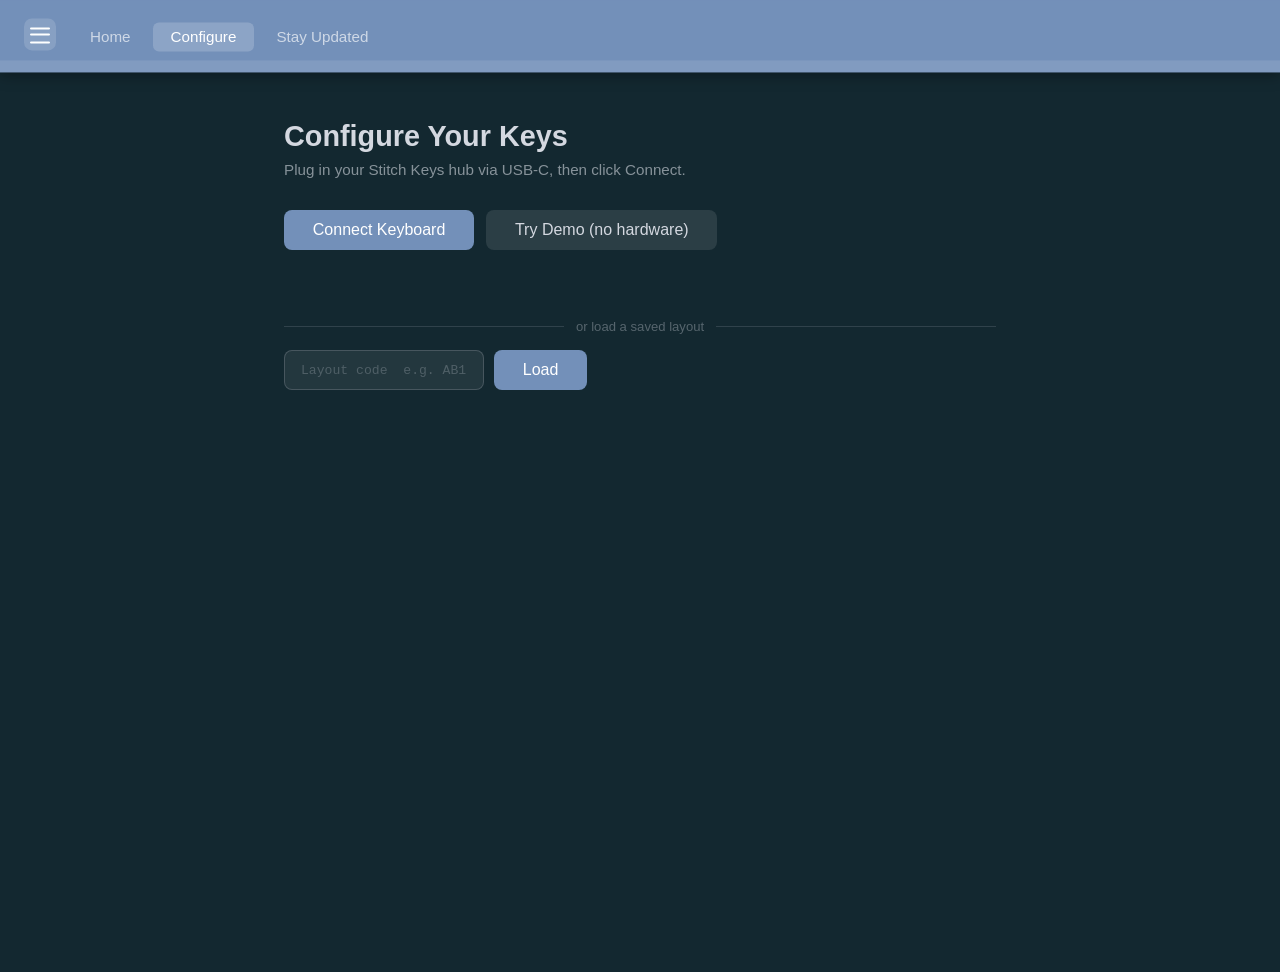
==== configure.html @ e27ef1e2 "Initial commit: Stitch Keys web app + macro recorder - configure.html/css/script.js: Block Builder w" ====
<!DOCTYPE html>
<html lang="en">
<head>
    <meta charset="UTF-8">
    <meta name="viewport" content="width=device-width, initial-scale=1.0">
    <meta http-equiv="Content-Security-Policy" content="default-src 'self'; script-src 'self'; style-src 'self' 'unsafe-inline' https://fonts.googleapis.com; font-src https://fonts.gstatic.com; img-src 'self' data:; media-src 'self'; connect-src 'self' https://script.google.com https://script.googleusercontent.com; form-action 'self' https://script.google.com; frame-ancestors 'none';">
    <meta name="referrer" content="strict-origin-when-cross-origin">
    <title>Configure Your Keys — Stitch Keys</title>
    <meta name="description" content="Configure your Stitch Keys — assign shortcuts, macros, and complex tasks to each key. Build a layout that fits the way you work.">
    <meta name="keywords" content="stitch keys, stitchkeys, configure macro keys, custom keyboard layout, programmable macro keys">
    <meta name="author" content="Stitch Keys">
    <meta property="og:title" content="Configure Your Keys — Stitch Keys">
    <meta property="og:description" content="Assign any shortcut or complex task to your Stitch Keys and build a layout that fits the way you work.">
    <meta property="og:type" content="website">
    <meta name="twitter:card" content="summary">
    <meta name="twitter:title" content="Configure Your Keys — Stitch Keys">
    <meta name="twitter:description" content="Assign any shortcut or complex task to your Stitch Keys.">
    <link rel="preconnect" href="https://fonts.googleapis.com">
    <link rel="preconnect" href="https://fonts.gstatic.com" crossorigin>
    <link rel="stylesheet" href="https://fonts.googleapis.com/css2?family=Caveat:wght@400;700&family=Exo+2:wght@400;600;700&family=Rubik:wght@400;500&display=swap">
    <link rel="stylesheet" href="style.css?v=2">
    <link rel="stylesheet" href="configure.css?v=6">
</head>
<body class="page--configure">
    <div class="header-fill" aria-hidden="true"></div>
    <header class="page-header">
        <button id="menuToggle" class="menu-button" aria-label="Toggle navigation menu">
            <span class="hamburger"></span>
        </button>
        <nav class="page-tabs" aria-label="Site sections">
            <a href="index.html" class="page-tab">Home</a>
            <a href="configure.html" class="page-tab page-tab--active">Configure</a>
            <a href="signup.html" class="page-tab">Stay Updated</a>
        </nav>
        <div class="resize-handle header-handle" data-resize="header" aria-hidden="true"></div>
    </header>

    <div class="app-shell">
        <div class="nav-bg" id="navBg" aria-hidden="true"></div>
        <div class="mobile-overlay" id="mobileOverlay" aria-hidden="true"></div>
        <aside class="side-nav" id="sideNav" aria-hidden="true"></aside>

        <main class="main-content" id="mainContent">
            <div class="cfg-wrap">

                <!-- Step 1: Connect -->
                <div id="cfgStepConnect">
                    <h2 class="cfg-title">Configure Your Keys</h2>
                    <p class="cfg-hint">Plug in your Stitch Keys hub via USB-C, then click Connect.</p>
                    <div style="display:flex;align-items:center;gap:12px;flex-wrap:wrap">
                        <button class="cfg-btn" id="cfgConnectBtn">Connect Keyboard</button>
                        <button class="cfg-btn cfg-btn--secondary" id="cfgDemoBtn">Try Demo (no hardware)</button>
                    </div>
                    <p class="cfg-status" id="cfgConnectStatus"></p>
                    <p class="cfg-browser-note" id="cfgBrowserNote"></p>

                    <div class="cfg-divider">or load a saved layout</div>
                    <div class="cfg-load-row">
                        <input class="cfg-code-input" id="cfgLayoutCode" type="text"
                               placeholder="Layout code  e.g. AB12CD"
                               maxlength="6" autocomplete="off" spellcheck="false">
                        <button class="cfg-btn" id="cfgLoadBtn">Load</button>
                    </div>
                    <p class="cfg-status" id="cfgLoadStatus"></p>
                </div>

                <!-- Step 2: Assign shortcuts -->
                <div id="cfgStepAssign" class="cfg-step--hidden">
                    <!-- Configure view -->
                    <div id="cfgViewConfigure">
                        <div class="cfg-layout-header">
                            <span class="cfg-layout-label">KEY LAYOUT</span>
                            <span class="cfg-layout-hint">click a key to configure</span>
                        </div>

                        <!-- Profile banner — appears after serial fingerprint is detected -->
                        <div class="cfg-profile-banner cfg-step--hidden" id="cfgProfileBanner">
                            <span class="cfg-profile-dot" id="cfgProfileDot"></span>
                            <span class="cfg-profile-name" id="cfgProfileName">New layout</span>
                            <input class="cfg-profile-input cfg-step--hidden" id="cfgProfileInput"
                                   type="text" placeholder="Name this layout…" maxlength="40" autocomplete="off">
                            <div class="cfg-profile-actions">
                                <button class="cfg-btn cfg-btn--sm cfg-step--hidden" id="cfgProfileSaveBtn">Save Profile</button>
                                <button class="cfg-btn cfg-btn--secondary cfg-btn--sm cfg-step--hidden" id="cfgProfileRenameBtn">Rename</button>
                                <button class="cfg-btn cfg-btn--secondary cfg-btn--sm cfg-step--hidden" id="cfgProfileUpdateBtn">Update</button>
                                <button class="cfg-btn cfg-btn--sm cfg-step--hidden" id="cfgProfileConfirmBtn">Save</button>
                                <button class="cfg-btn cfg-btn--secondary cfg-btn--sm cfg-step--hidden" id="cfgProfileCancelBtn">Cancel</button>
                            </div>
                        </div>

                        <!-- Hub visual -->
                        <div class="cfg-hub-wrap" id="cfgHubWrap">
                            <div class="cfg-hub" id="cfgHub">
                                <div class="cfg-hub-pads" id="cfgHubPads"></div>
                                <div class="cfg-hub-inner">
                                    <span class="cfg-hub-name">MacroHub</span>
                                    <span class="cfg-hub-title">Hub</span>
                                    <span class="cfg-hub-count" id="cfgHubCount">— keys</span>
                                    <div class="cfg-hub-led"></div>
                                </div>
                            </div>
                        </div>
                        <!-- Channel connector lines (JS-rendered) -->
                        <div class="cfg-hub-cables" id="cfgHubCables"></div>
                        <div class="cfg-grid" id="cfgGrid"></div>
                        <div class="cfg-assign-actions">
                            <button class="cfg-btn cfg-step--hidden" id="cfgPushBtn">Push to Device</button>
                            <button class="cfg-btn" id="cfgBuildBtn">Build Firmware</button>
                            <button class="cfg-btn cfg-btn--secondary" id="cfgSaveBtn">Save Layout</button>
                            <button class="cfg-btn cfg-btn--secondary" id="cfgMapBtn">Map Layouts</button>
                            <span class="cfg-status" id="cfgSaveStatus"></span>
                        </div>

                        <!-- Layout mapper panel -->
                        <div class="cfg-mapper cfg-step--hidden" id="cfgMapper">
                            <div class="cfg-mapper-header">
                                <div class="cfg-mapper-left">
                                    <div class="cfg-mapper-title-row">
                                        <span class="cfg-mapper-title">Map Layouts</span>
                                        <span class="cfg-mapper-listen" id="cfgMapperListen">
                                            <span class="cfg-mapper-listen-dot"></span>
                                            listening
                                        </span>
                                    </div>
                                    <div class="cfg-mapper-layouts-bar" id="cfgMapperLayoutsBar"></div>
                                </div>
                                <button class="cfg-mapper-close-btn" id="cfgMapperClose">Done</button>
                            </div>
                            <div class="kmap-grid-wrap" id="kmapGridWrap">
                                <div class="kmap-grid" id="kmapGrid"></div>
                                <div class="kmap-popup cfg-step--hidden" id="kmapPopup">
                                    <div class="kmap-popup-box">
                                        <div class="kmap-popup-title">Assign Key</div>
                                        <p class="kmap-popup-msg" id="kmapPopupMsg">Press the physical key that belongs in this position</p>
                                        <div class="kmap-popup-btns">
                                            <button class="cfg-btn cfg-btn--secondary cfg-btn--sm" id="kmapPopupSkip" style="display:none">Continue without</button>
                                            <button class="cfg-btn cfg-btn--secondary cfg-btn--sm" id="kmapPopupCancel">Cancel</button>
                                        </div>
                                    </div>
                                </div>
                            </div>
                        </div>

                        <!-- Action picker (shown when a key is selected) -->
                        <div class="cfg-picker cfg-step--hidden" id="cfgPicker">

                            <!-- Bottom bar -->
                            <div class="cfg-cat-bar" id="cfgCatBar">
                                <button class="cfg-cat-tab" data-pane="cfgPaneLayer">To Layer</button>
                                <button class="cfg-cat-tab" data-pane="cfgPaneKeyboard">Keyboard</button>
                                <button class="cfg-cat-tab" data-pane="cfgPaneSpecial">Special</button>
                                <button class="cfg-cat-tab" data-pane="cfgPaneBluetooth">Bluetooth</button>
                                <button class="cfg-cat-tab" data-pane="cfgPaneSeq">Sequence</button>
                                <button class="cfg-cat-tab" data-pane="cfgPanePrefs">Preferences</button>
                                <button class="cfg-cat-tab cfg-cat-tab--bb" id="cfgTabBlockBuilderBtn">Block Builder</button>
                            </div>

                            <!-- Keyboard pane -->
                            <div class="cfg-picker-pane cfg-step--hidden" id="cfgPaneKeyboard">
                                <div class="cfg-combo-bar" id="cfgComboBar">
                                    <div class="cfg-combo-chips" id="cfgComboChips">
                                        <span class="cfg-combo-placeholder">Press a key or select below</span>
                                    </div>
                                    <div class="cfg-combo-btns">
                                        <button class="cfg-btn cfg-btn--secondary cfg-btn--sm" id="cfgComboClear">Clear</button>
                                        <button class="cfg-btn cfg-btn--sm" id="cfgComboAssign" disabled>Assign</button>
                                    </div>
                                </div>
                                <div class="cfg-kb-layout">
                                    <div class="cfg-kb-badges">
                                        <button class="cfg-badge cfg-badge--active" data-badge="letters">Letters</button>
                                        <button class="cfg-badge" data-badge="numbers">Numbers</button>
                                        <button class="cfg-badge" data-badge="other">Other</button>
                                    </div>
                                    <div class="cfg-kb-grid" id="cfgKbGrid"></div>
                                </div>
                            </div>

                            <!-- Special pane -->
                            <div class="cfg-picker-pane cfg-step--hidden" id="cfgPaneSpecial">
                                <div class="cfg-kb-layout">
                                    <div class="cfg-kb-badges" id="cfgSpecialBadges"></div>
                                    <div class="cfg-picker-grid" id="cfgPickerGrid"></div>
                                </div>
                            </div>

                            <!-- Preferences pane -->
                            <div class="cfg-picker-pane cfg-step--hidden" id="cfgPanePrefs">
                                <div class="cfg-prefs-wrap">
                                    <div class="cfg-prefs-row">
                                        <label class="cfg-prefs-label">Name</label>
                                        <input class="cfg-prefs-input" id="cfgPrefsName" type="text" maxlength="24" placeholder="Key" autocomplete="off">
                                    </div>
                                    <div class="cfg-prefs-row">
                                        <label class="cfg-prefs-label">Symbol</label>
                                        <input class="cfg-prefs-input" id="cfgPrefsSymbol" type="text" maxlength="8" placeholder="e.g. ⌘ ★ →" autocomplete="off">
                                    </div>
                                    <div class="cfg-prefs-row">
                                        <label class="cfg-prefs-label">Color</label>
                                        <div class="cfg-prefs-swatches" id="cfgPrefsSwatches"></div>
                                    </div>
                                </div>
                            </div>

                            <!-- Layer pane -->
                            <div class="cfg-picker-pane cfg-step--hidden" id="cfgPaneLayer">
                                <div class="cfg-pane-toprow">
                                    <span class="cfg-pane-heading">Switch To Layer</span>
                                    <div style="display:flex;gap:6px">
                                        <button class="cfg-icon-btn" id="cfgLayerAddBtn" title="New layer">+</button>
                                        <button class="cfg-icon-btn cfg-icon-btn--danger" id="cfgLayerDelBtn" title="Delete selected">−</button>
                                    </div>
                                </div>
                                <div class="cfg-layer-list" id="cfgLayerList"></div>
                                <div class="cfg-pane-btns">
                                    <button class="cfg-btn cfg-btn--sm" id="cfgLayerAssign">Assign</button>
                                </div>
                            </div>

                            <!-- Bluetooth pane -->
                            <div class="cfg-picker-pane cfg-step--hidden" id="cfgPaneBluetooth">
                                <p class="cfg-pane-sub">Switch to a saved Bluetooth device</p>
                                <div class="cfg-bt-list" id="cfgBtList"></div>
                            </div>

                            <!-- Sequence pane -->
                            <div class="cfg-picker-pane cfg-step--hidden" id="cfgPaneSeq">
                                <div class="cfg-seq-steps" id="cfgSeqSteps">
                                    <p class="cfg-seq-empty">Press "Add Step" to add your first action</p>
                                </div>
                                <div class="cfg-seq-add-row">
                                    <button class="cfg-btn cfg-btn--sm" id="cfgSeqAddStep">Add Step</button>
                                </div>
                                <div class="cfg-pane-btns">
                                    <button class="cfg-btn cfg-btn--sm" id="cfgSeqAssign">Assign</button>
                                </div>
                            </div>

                        </div>
                    </div>

                    <!-- Block Builder view -->
                    <div id="cfgViewBlockBuilder" class="cfg-step--hidden">
                        <button class="cfg-btn cfg-btn--secondary cfg-btn--sm bb-back-btn" id="bbBackBtn">← Configure</button>
                        <div class="bb-layer-bar">
                            <div class="bb-layer-tabs" id="bbLayerTabs"></div>
                            <button class="bb-layer-add" id="bbLayerAddBtn" title="Add layer">+</button>
                            <button class="bb-record-btn" id="bbRecordBtn" title="Record a sequence of keypresses">&#9679; Record</button>
                            <div class="bb-run-indicator" id="bbRunIndicator">
                                <span class="bb-run-dot"></span>
                                <span class="bb-run-label" id="bbRunLabel">—</span>
                            </div>
                        </div>
                        <div class="bb-record-banner" id="bbRecordBanner">
                            <span class="bb-record-dot"></span>
                            <span class="bb-record-status">Recording — press shortcuts, then click Stop</span>
                            <div class="bb-record-combos" id="bbRecordCombos"></div>
                            <button class="bb-record-stop" id="bbRecordStop">&#9632; Stop</button>
                        </div>
                        <div class="bb-header-row">
                            <div class="bb-key-dropdown" id="bbKeyDropdown">
                                <button class="bb-key-dd-btn" id="bbKeyDdBtn">
                                    <span class="bb-key-dd-lbl" id="bbKeyDdLbl">Select a key</span>
                                    <span class="bb-key-dd-arrow">▾</span>
                                </button>
                                <div class="bb-key-dd-panel" id="bbKeyDdPanel">
                                    <div class="bb-mini-kmap" id="bbMiniKmap"></div>
                                </div>
                            </div>
                        </div>
                        <div id="bbKeyGrid" style="display:none"></div>
                        <div class="bb-workspace">
                            <div class="bb-editor">
                                <div class="bb-palette" id="bbPalette"></div>
                                <div class="bb-canvas-wrap" id="bbCanvasWrap">
                                    <div class="bb-canvas-hint" id="bbCanvasHint">Select a key to start building its script</div>
                                    <div class="bb-canvas" id="bbCanvas"></div>
                                </div>
                            </div>
                        </div>
                    </div>
                </div>

                <!-- Step 3: Build progress -->
                <div id="cfgStepBuild" class="cfg-step--hidden">
                    <h2 class="cfg-title" id="cfgBuildTitle">Building Firmware</h2>
                    <p class="cfg-build-status" id="cfgBuildMsg">Pushing files to GitHub...</p>
                    <div class="cfg-spinner-wrap" id="cfgSpinnerWrap">
                        <div class="cfg-spinner"></div>
                    </div>
                    <div class="cfg-build-btns">
                        <a class="cfg-btn cfg-btn--download cfg-step--hidden" id="cfgDownloadBtn">
                            Download macro_hub.uf2
                        </a>
                        <button class="cfg-btn cfg-btn--secondary cfg-step--hidden" id="cfgRestartBtn">
                            Back to Edit
                        </button>
                    </div>
                    <ol class="cfg-flash-steps cfg-step--hidden" id="cfgFlashSteps">
                        <li><strong>Double-tap the reset button</strong> on the hub — the LED will pulse to show it's in bootloader mode.</li>
                        <li>A USB drive named <strong>NICENANO</strong> appears on your computer.</li>
                        <li><strong>Drag the downloaded <code>macro_hub.uf2</code></strong> onto that drive.</li>
                        <li>The drive disappears and the hub restarts automatically — you're done.</li>
                    </ol>
                </div>

            </div>

            <!-- Custom shortcut modal -->
            <div class="cfg-modal cfg-step--hidden" id="cfgModal" role="dialog" aria-modal="true" tabindex="-1">
                <div class="cfg-modal-box">
                    <p class="cfg-modal-title">Press your shortcut</p>
                    <div class="cfg-modal-display" id="cfgModalDisplay">—</div>
                    <p class="cfg-modal-zmk" id="cfgModalZmk"></p>
                    <div class="cfg-modal-btns">
                        <button class="cfg-btn cfg-btn--secondary" id="cfgModalCancel">Cancel</button>
                        <button class="cfg-btn" id="cfgModalSave" disabled>Assign</button>
                    </div>
                </div>
            </div>

            <!-- Delete layer confirm -->
            <div class="cfg-modal cfg-step--hidden" id="cfgConfirmModal" role="dialog" aria-modal="true" tabindex="-1">
                <div class="cfg-modal-box">
                    <p class="cfg-modal-title" id="cfgConfirmMsg">Delete this layer?</p>
                    <div class="cfg-modal-btns">
                        <button class="cfg-btn cfg-btn--secondary" id="cfgConfirmNo">Cancel</button>
                        <button class="cfg-btn" style="background:#c0504a" id="cfgConfirmYes">Delete</button>
                    </div>
                </div>
            </div>

        </main>
    </div>

    <script src="script.js?v=9"></script>
</body>
</html>
---- style.css ----
:root {
    font-family: Arial, Helvetica, sans-serif;
    color: #d4d8e0;
    --nav-width: 260px;
    --header-height: 72px;
    --header-height-visible: 100px;
}

* {
    box-sizing: border-box;
}

body {
    margin: 0;
    min-height: 100vh;
    overflow-x: hidden;
    background-color: #132830;
}

.header-fill {
    position: fixed;
    top: 0;
    left: 0;
    width: 100%;
    height: var(--header-height);
    background: #7390B9;
    box-shadow: 0 3px 14px rgba(0, 0, 0, 0.35);
    z-index: 29;
    transition: height 1s ease-out;
}

.page-header {
    position: fixed;
    top: 0;
    left: 0;
    z-index: 30;
    display: flex;
    align-items: center;
    gap: 1rem;
    padding: 5px 1.5rem;
    min-height: var(--header-height);
    transition: min-height 1s ease-out;
    width: 100%;
    background: #7390B9;
    color: white;
    box-shadow: none;
}

/* ── Page tabs (About / Configure) ─────────────────────────────────────── */
.page-tabs {
    display: flex;
    gap: 4px;
    margin: 0;
}

.page-tab {
    padding: 6px 18px;
    border-radius: 6px;
    font-family: 'Rubik', sans-serif;
    font-size: 0.95rem;
    font-weight: 500;
    color: rgba(255, 255, 255, 0.65);
    text-decoration: none;
    transition: background 0.2s ease, color 0.2s ease;
}

.page-tab:hover {
    background: rgba(255, 255, 255, 0.12);
    color: #fff;
}

.page-tab--active {
    background: rgba(255, 255, 255, 0.18);
    color: #fff;
}

/* No background grid on the Configure page */
.page--configure .main-content {
    background-image: none;
}

/* ────────────────────────────────────────────────────────────────────────── */
.page-header h1 {
    margin: 0 0 17px 0;
    font-size: 1.5rem;
    line-height: 1;
    align-self: flex-end;
}

.menu-button {
    width: 32px;
    height: 32px;
    border: none;
    border-radius: 8px;
    align-self: flex-end;
    margin-bottom: 17px;
    background: rgba(255, 255, 255, 0.14);
    color: white;
    display: inline-flex;
    align-items: center;
    justify-content: center;
    cursor: pointer;
    transition: background 0.25s ease;
    position: relative;
    z-index: 1;
}

.menu-button:hover,
.menu-button:focus-visible {
    background: rgba(255, 255, 255, 0.24);
    outline: none;
}

.hamburger,
.hamburger::before,
.hamburger::after {
    content: "";
    display: block;
    width: 20px;
    height: 2px;
    background: white;
    border-radius: 2px;
    transition: transform 0.3s ease, opacity 0.3s ease;
}

.hamburger::before {
    transform: translateY(-6px);
}

.hamburger::after {
    transform: translateY(6px);
}

.menu-button.open .hamburger {
    background: transparent;
}

.menu-button.open .hamburger::before {
    transform: rotate(45deg);
}

.menu-button.open .hamburger::after {
    transform: rotate(-45deg);
}


.app-shell {
    display: flex;
    margin-top: var(--header-height);
    transition: transform 0.4s ease, margin-top 1s ease-out;
}

/* Grid background — separate element so sticky notes can sit above everything */
.nav-bg {
    position: fixed;
    top: 0;
    left: 0;
    width: var(--nav-width);
    max-width: calc(100vw - 12px);
    height: 100%;
    background-color: transparent;
    background-size: 35px 35px;
    z-index: 9;
    pointer-events: none;
}

.nav-bg.open {
    background-color: #132830;
    background-image:
        linear-gradient(rgba(147, 153, 155, 0.2) 1px, transparent 1px),
        linear-gradient(90deg, rgba(147, 153, 155, 0.2) 1px, transparent 1px);
}

.side-nav {
    position: fixed;
    top: 0;
    left: 0;
    height: 100%;
    width: var(--nav-width);
    max-width: calc(100vw - 12px);
    padding: calc(var(--header-height) + 12px) 12px 12px;
    transition: width 1s ease-out, padding-top 1s ease-out;
    z-index: 25;
    pointer-events: none;
    overflow-x: hidden;
    overflow-y: auto;
}

.side-nav.open {
    pointer-events: auto;
}

/* ── Sticky notes ──────────────────────────────────────────────────────────── */

.sticky-nav {
    display: flex;
    flex-direction: column;
    gap: 8px;
    height: 100%;
}

.sticky-note {
    flex: 1;
    min-height: 80px;
    display: flex;
    flex-direction: column;
    text-decoration: none;
    border-radius: 3px;
    padding: 8px 8px 6px;
    box-shadow: 3px 4px 14px rgba(0, 0, 0, 0.5);
    cursor: pointer;
    /* transform drives the slide-in; scale + shadow ease the hover lift over 0.3 s */
    /* only transform is transitioned (slide-in); scale + shadow snap instantly on hover */
    transition: transform 0.4s ease;
    user-select: none;
    -webkit-user-drag: none;
    width: calc(100% - 50px);  /* 50 px freed for the random left-offset */
    z-index: 0;
}

.sticky-note__img {
    flex: 1;
    background: rgba(0, 0, 0, 0.1);
    border-radius: 2px;
    margin-bottom: 6px;
    min-height: 30px;
    display: flex;
    align-items: center;
    justify-content: center;
    overflow: hidden;
}

.sticky-note__img img {
    width: 100%;
    height: 100%;
    object-fit: contain;
    mix-blend-mode: multiply;  /* white background disappears, only the lines show */
}

.sticky-note__label {
    font-size: 1rem;
    font-weight: 700;
    color: #1a1a1a;
    text-align: center;
    font-family: 'Caveat', cursive;
    letter-spacing: 0.03em;
}

/* Colours + closed state: off-screen left with each note's own tilt */
.sticky-note--1 { background: #a8d0f5; transform: translateX(calc(-1 * var(--nav-width) - 60px)) rotate(-2deg); }
.sticky-note--2 { background: #7eb8ec; transform: translateX(calc(-1 * var(--nav-width) - 60px)) rotate(1.5deg); }
.sticky-note--3 { background: #bcddf8; transform: translateX(calc(-1 * var(--nav-width) - 60px)) rotate(-1deg); }
.sticky-note--4 { background: #8ec4f0; transform: translateX(calc(-1 * var(--nav-width) - 60px)) rotate(2deg); }
.sticky-note--5 { background: #d0e8ff; transform: translateX(calc(-1 * var(--nav-width) - 60px)) rotate(-1.5deg); }

/* Open state — slide to resting position, staggered: 1 → 3 → 4 → 2 → 5
   Each next note fires when the previous is halfway across (≈ 0.2 s at 0.4 s ease) */
.side-nav.open .sticky-note--1 { transform: rotate(-2deg);   transition-delay: 0s; }
.side-nav.open .sticky-note--2 { transform: rotate(1.5deg);  transition-delay: 0.3s; }
.side-nav.open .sticky-note--3 { transform: rotate(-1deg);   transition-delay: 0.1s; }
.side-nav.open .sticky-note--4 { transform: rotate(2deg);    transition-delay: 0.2s; }
.side-nav.open .sticky-note--5 { transform: rotate(-1.5deg); transition-delay: 0.4s; }

.sticky-note:hover {
    scale: 1.07;
    box-shadow: 8px 14px 32px rgba(0, 0, 0, 0.72);
    z-index: 1;
}

.main-content {
    position: relative;
    z-index: 11;           /* sits above side-nav (z-index 10) so the grid never overlaps text */
    width: 100%;
    min-height: calc(100vh - var(--header-height-visible));
    padding: 0;
    transition: transform 0.4s ease;
    background-color: #132830;
    background-image:
        linear-gradient(rgba(147, 153, 155, 0.2) 1px, transparent 1px),
        linear-gradient(90deg, rgba(147, 153, 155, 0.2) 1px, transparent 1px);
    background-size: 35px 35px;
}

.main-content.shifted {
    transform: translateX(var(--nav-width));
}

section {
    padding: 35px 2.5rem;
    line-height: 35px;
    color: #FFEFD5;
    font-family: 'Rubik', sans-serif;
}


section h2,
section h3,
section h4,
section h5,
section h6 {
    font-family: 'Exo 2', sans-serif;
    font-weight: 700;
}

section h2 {
    margin-top: 0;
    margin-bottom: 35px;
    font-size: 3em;
    line-height: 70px;  /* 2 grid rows */
}

/* ── Title letter squares ────────────────────────────────────────────────── */
.title-letters {
    display: flex;
    align-items: center;
    gap: 37px;
    justify-content: center;
    margin: 35px auto 35px;
    overflow-x: auto;
    padding: 20px 4px;
}

.letter-group {
    display: flex;
    flex-shrink: 0;
    gap: 2px;
}

.letter-square {
    width: calc(1.1 * 35px);
    height: calc(1.1 * 35px);
    background: #E8D5B0;
    color: #1a1a1a;
    display: flex;
    align-items: center;
    justify-content: center;
    font-family: 'Exo 2', sans-serif;
    font-weight: 700;
    font-size: 1.55rem;
    border-radius: 5px;
    cursor: pointer;
    user-select: none;
    border: 1px solid rgba(0, 0, 0, 0.12);
    box-sizing: border-box;
    transition: background 0.1s ease, transform 0.1s ease;
}

.letter-square:hover {
    background: #dfc89c;
}

.letter-square:active {
    transform: scale(0.92);
}

#intro > h3 {
    width: fit-content;
    margin: -15px auto 25px;
    max-width: 600px;
    font-size: 2.34rem;
    line-height: 1.2;
    transition: transform 0.4s ease;
}

.main-content.shifted #intro > h3 {
    transform: translateX(calc(2 * 35px));
    width: 100%;
    text-align: right;
}

.intro-media-row h3 {
    flex: 1;
    color: #FFEFD5;
    font-size: 2.34rem;
    line-height: 1.3;
    margin: 0;
    transition: max-width 0.4s ease;
}

.main-content.shifted .intro-media-row h3 {
    max-width: calc(50vw - var(--nav-width) - 17.5px);
}

/* h3–h6: snap to the grid without changing font size or weight.
   margin-bottom: 0 means the very next content line falls in the
   immediately following grid row — no blank row between them.      */
section h3,
section h4,
section h5,
section h6 {
    margin-top: 0;
    margin-bottom: 0;
    line-height: 35px;
}

section p {
    margin-top: 0;
    margin-bottom: 0;
    line-height: 35px;
    color: #8AAAB8;
}

/* ── Video placeholder ───────────────────────────────────────────────────── */
.intro-media-row {
    display: flex;
    gap: 35px;
    align-items: flex-start;
    margin-bottom: 35px;
}

.video-placeholder {
    flex: 0 0 calc(50% - 17.5px);
    aspect-ratio: 16 / 9;
    background-color: #0c1e24;
    border: 1px solid #2a3a50;
    display: flex;
    align-items: center;
    justify-content: center;
    color: #2a3a50;
    font-size: 5rem;
    position: relative;
    overflow: hidden;
}

.video-placeholder::after,
.products-video::after {
    content: '';
    position: absolute;
    inset: 0;
    background: rgba(115, 144, 185, 0.18);
    pointer-events: none;
    z-index: 1;
}

.video-placeholder video,
.products-video video {
    width: 100%;
    height: 100%;
    object-fit: cover;
    display: block;
}

.products-video-img {
    width: 100%;
    height: 100%;
    object-fit: cover;
    display: block;
}


/* ── Header resize handle ────────────────────────────────────────────────── */

.resize-handle {
    position: absolute;
    background: rgba(255, 255, 255, 0.1);
    touch-action: none;
    z-index: 30;
}

.header-handle {
    left: 0;
    bottom: 0;
    width: 100%;
    height: 12px;
    cursor: ns-resize;
}

/* Suppress all transitions while the user is actively dragging */
body.resizing .page-header,
body.resizing .header-fill,
body.resizing .app-shell {
    transition: none !important;
}

/* ── #outro: How it Works interactive section ───────────────────────────── */

/* Full-screen darkening overlay, contained in main-content's stacking context
   so it darkens page content (z-index 11) but not the side-nav (25) or header */
.how-overlay {
    position: fixed;
    inset: 0;
    background: rgba(0, 0, 0, 0);
    pointer-events: none;
    z-index: 20;
    transition: background 0.3s ease;
}
.how-overlay.active {
    background: rgba(0, 0, 0, 0.45);
    pointer-events: auto;
}

/* Top row: How square + active square, centered.
   z-index 21 lifts the entire row above the overlay (20) */
.how-top-row {
    display: flex;
    align-items: flex-start;
    gap: 10px;
    justify-content: center;
    position: relative;
    z-index: 21;
    margin-bottom: 35px;
    transition: transform 0.4s ease;
}

/* "How" label square — dark gray */
.how-label-square {
    width: calc(3.5 * 35px);
    height: calc(3.5 * 35px);
    background: #3d4349;
    color: #d4d8e0;
    display: flex;
    align-items: center;
    justify-content: center;
    font-family: 'Exo 2', sans-serif;
    font-weight: 700;
    font-size: 1.5rem;
    cursor: pointer;
    border-radius: 3px;
    user-select: none;
    flex-shrink: 0;
}

/* Active container: relative so options can be positioned absolutely inside it */
.how-active-container {
    position: relative;
    flex-shrink: 0;
}

/* Wobble: snap left 2px, hold 2s, snap right 2px, hold 2s — 4s total cycle */
@keyframes how-wobble {
    0%, 49.9%   { translate: -2px 0; }
    50%, 99.9%  { translate: 2px 0; }
    100%        { translate: -2px 0; }
}

/* Active/current topic square — light beige with wobble */
.how-active-square {
    width: calc(3.5 * 35px);
    height: calc(3.5 * 35px);
    background: #E8D5B0;
    color: #1a1a1a;
    display: flex;
    align-items: center;
    justify-content: center;
    text-align: center;
    padding: 10px;
    font-family: 'Rubik', sans-serif;
    font-weight: 500;
    font-size: 0.85rem;
    cursor: pointer;
    border-radius: 3px;
    user-select: none;
    animation: how-wobble 4s linear infinite;
    box-shadow: 3px 4px 12px rgba(0, 0, 0, 0.35);
}

/* Stop wobble entirely while options menu is open so position is exactly 0 */
.how-active-square.menu-open {
    animation: none;
    translate: 0px 0;
}

/* Options panel: to the right of the active square, centered vertically.
   top offset = -(square_h + gap) centers the middle option on the active square */
.how-options {
    position: absolute;
    left: calc(100% + 35px);
    top: calc(-1 * (3.5 * 35px + 8px));
    display: flex;
    flex-direction: column;
    gap: 8px;
    pointer-events: none;
}

.how-options.visible {
    pointer-events: auto;
}

/* Individual option squares */
.how-option {
    width: calc(3.5 * 35px);
    height: calc(3.5 * 35px);
    background: #E8D5B0;
    color: #1a1a1a;
    display: flex;
    align-items: center;
    justify-content: center;
    text-align: center;
    padding: 10px;
    font-family: 'Rubik', sans-serif;
    font-weight: 500;
    font-size: 0.85rem;
    cursor: pointer;
    border-radius: 3px;
    user-select: none;
    box-shadow: 3px 4px 14px rgba(0, 0, 0, 0.5);
    opacity: 0;
    transition: opacity 0.25s ease;
}

/* Middle option indented 35px to the right */
.how-option--indent {
    margin-left: 35px;
}

/* Active square in split mode (when "attach" is active) */
.how-active-square.active-split {
    background: transparent;
    box-shadow: none;
    padding: 0;
    flex-direction: column;
    align-items: flex-start;
    justify-content: flex-start;
    gap: 4px;
}

/* Active square / option in configure L-shape mode */
.how-active-square.active-configure,
.how-option--configure {
    background: transparent;
    box-shadow: none;
    padding: 0;
    display: grid;
    grid-template-columns: 1fr 1fr;
    grid-template-rows: 1fr 1fr;
    gap: 4px;
    align-items: stretch;
    justify-items: stretch;
}

/* "connect" and "electronics" options — 4 cols × 2 rows grid */
.how-active-square.active-connect,
.how-active-square.active-electronics,
.how-option--connect,
.how-option--electronics {
    width: calc(7 * 35px + 4px);   /* 4 cells wide: 2×(3.5×35) + 3 gaps */
    background: transparent;
    box-shadow: none;
    padding: 0;
    display: grid;
    grid-template-columns: repeat(4, 1fr);
    grid-template-rows: 1fr 1fr;
    gap: 4px;
    align-items: stretch;
    justify-items: stretch;
}

.how-option-cell {
    background: #E8D5B0;
    color: #1a1a1a;
    display: flex;
    align-items: center;
    justify-content: center;
    font-family: 'Rubik', sans-serif;
    font-weight: 500;
    font-size: 0.85rem;
    border-radius: 3px;
    box-shadow: 3px 4px 14px rgba(0,0,0,0.5);
    pointer-events: none;
}

/* "they attach" option — two half-size squares stacked */
.how-option--split {
    background: transparent;
    box-shadow: none;
    padding: 0;
    flex-direction: column;
    align-items: flex-start;
    justify-content: flex-start;
    gap: 4px;
}

.how-option-half {
    width: calc(3.5 * 35px / 2);
    flex: 1;
    background: #E8D5B0;
    color: #1a1a1a;
    display: flex;
    align-items: center;
    justify-content: center;
    font-family: 'Rubik', sans-serif;
    font-weight: 500;
    font-size: 0.85rem;
    border-radius: 3px;
    box-shadow: 3px 4px 14px rgba(0,0,0,0.5);
    pointer-events: none;
}

.how-option.visible {
    opacity: 1;
}

/* ── how-deco: 6 decorative squares beside the How label ──────────────── */
.how-deco {
    display: grid;
    grid-template-columns: repeat(3, calc(3.5 * 35px / 2));
    grid-template-rows: repeat(2, calc(3.5 * 35px / 2));
    gap: 4px;
    flex-shrink: 0;
    position: relative;
    overflow: visible;   /* squares animate outside the grid bounds */
}

.how-deco-cell {
    background: #C8BD9E;
    color: #1a1a1a;
    display: flex;
    align-items: center;
    justify-content: center;
    font-family: 'Rubik', sans-serif;
    font-weight: 500;
    font-size: 0.85rem;
    border-radius: 3px;
    box-shadow: 3px 4px 14px rgba(0,0,0,0.5);
    position: relative;
    z-index: 1;
    transition: background 0.3s ease;
}

.how-deco-cell.light {
    background: #EDD49C;
}

/* Bottom row: square video placeholder + description text */
.how-bottom-row {
    display: flex;
    gap: 35px;
    align-items: flex-start;
    transition: transform 0.4s ease;
}

/* ── Products section: three staggered video placeholders ─────────────── */
#text {
    margin-top: calc(-7 * 35px);
}
.products-videos {
    display: grid;
    grid-template-columns: repeat(3, minmax(0, 1fr));
    grid-template-rows: auto auto;
    gap: 35px;
    margin: 35px 0;
}

.products-video {
    min-width: 0;
    align-self: start;
    aspect-ratio: 16 / 9;
    background: #0c1e24;
    border: 1px solid #2a3a50;
    display: flex;
    align-items: center;
    justify-content: center;
    color: #2a3a50;
    font-size: 3rem;
    position: relative;
    overflow: hidden;
}

.products-video:nth-child(1) { grid-column: 1; grid-row: 1; transition: transform 0.4s ease; }
.products-video:nth-child(2) { grid-column: 3; grid-row: 1; transition: transform 0.4s ease; }
.products-video:nth-child(3) { grid-column: 2; grid-row: 2; transition: transform 0.4s ease; transform: translateX(calc(4 * 35px)); }

.products-text {
    grid-column: 2;
    grid-row: 1;
    margin: 0;
    box-sizing: border-box;
    width: 100%;
    /* Cap height to the video's aspect-ratio height so the text can never inflate
       the grid row and push the bottom video down. */
    max-height: calc((100vw - 5rem - 70px) / 3 * 9 / 16);
    padding: 0 12px 0 12px;
    align-self: start;
    overflow: hidden;
    color: #FFEFD5;
    font-size: 1rem;
    line-height: 1.4;
    pointer-events: none;
    transition: padding 0.4s ease;
    /* opacity has no transition entry — changes snap instantly */
}

.products-text.pt-snap-hidden {
    opacity: 0;
}

/* When sidebar opens, grow padding inward by each video's shift amount so the
   text content area narrows. JS snaps opacity to 0 at the 19-char threshold. */
.main-content.shifted .products-text {
    padding: 0 257px 0 152px;
}

.main-content.shifted .products-video:nth-child(1) { transform: translateX(calc(4 * 35px)); }
.main-content.shifted .products-video:nth-child(2) { transform: translateX(calc(-7 * 35px)); }
.main-content.shifted .products-video:nth-child(3) { transform: translateX(calc(2 * 35px)); }

/* ── Future Goals section ──────────────────────────────────────────────── */
#section1 h2 {
    margin-top: calc(-1.5 * 35px);
}
.fg-images {
    display: flex;
    flex-direction: column;
    align-items: center;
    gap: 35px;
    margin-top: calc(-70px + 1.5 * 35px);
}

.fg-row {
    display: flex;
    gap: 35px;
    transition: transform 0.4s ease;
}

/* Shift the top row right by half an image+gap so the rows stagger like bricks */
.fg-row--top {
    transform: translateX(calc((7 * 35px + 35px) / 2));
}

.main-content.shifted .fg-row--top {
    transform: translateX(calc((7 * 35px + 35px) / 2 - 3 * 35px));
}

.main-content.shifted .fg-row--bottom {
    transform: translateX(calc(-4 * 35px));
}

.fg-img {
    flex-shrink: 0;
    width: calc(7 * 35px);
    height: calc(7 * 35px);
    background: #0c1e24;
    border: 1px solid #2a3a50;
    border-radius: 4px;
    position: relative;
    overflow: hidden;
    transition: background 0.35s ease;
}

.fg-img:hover {
    background: #132830;
}

.fg-hover-text {
    position: absolute;
    inset: 0;
    display: flex;
    align-items: center;
    justify-content: center;
    padding: 18px;
    color: #FFEFD5;
    font-size: 0.875rem;
    line-height: 1.45;
    text-align: center;
    opacity: 0;
    transition: opacity 0.35s ease;
}

.fg-img:hover .fg-hover-text {
    opacity: 1;
}

.fg-img-photo {
    position: absolute;
    inset: 0;
    width: 100%;
    height: 100%;
    object-fit: cover;
    border-radius: 4px;
    transition: opacity 0.35s ease;
}

.fg-img:hover .fg-img-photo {
    opacity: 0;
}

.fg-img:hover::after {
    opacity: 0;
}

/* Blue tint overlay over fg images, sits above the photo but below hover text */
.fg-img::after {
    content: '';
    position: absolute;
    inset: 0;
    background: rgba(115, 144, 185, 0.18);
    pointer-events: none;
    z-index: 1;
    border-radius: 4px;
    transition: opacity 0.35s ease;
}

.fg-hover-text {
    z-index: 2;
}

/* Configure page hero image */
.configure-hero-wrap {
    position: relative;
    display: inline-block;
    margin-top: 35px;
    border-radius: 4px;
    overflow: hidden;
}

.configure-hero-wrap::after {
    content: '';
    position: absolute;
    inset: 0;
    background: rgba(115, 144, 185, 0.18);
    pointer-events: none;
}

.configure-hero {
    display: block;
    max-width: 100%;
    border-radius: 4px;
}

/* ── About Us section ──────────────────────────────────────────────────── */
.au-img {
    width: calc(25 * 35px);
    max-width: 100%;
    height: calc(3 * 35px);
    background: #0c1e24;
    border: 1px solid #2a3a50;
    border-radius: 4px;
    margin-top: 35px;
    position: relative;
    overflow: hidden;
}

.au-img::after {
    content: '';
    position: absolute;
    inset: 0;
    background: rgba(115, 144, 185, 0.18);
    pointer-events: none;
    z-index: 1;
}

.signup-block {
    margin-top: calc(2 * 35px);
}

.signup-label {
    color: #FFEFD5;
    margin-bottom: 14px;
    font-size: 1rem;
}

.signup-form {
    display: flex;
    gap: 10px;
    align-items: center;
}

.signup-input {
    flex: 0 0 calc(10 * 35px);
    padding: 10px 14px;
    background: #0c1e24;
    border: 1px solid #2a3a50;
    border-radius: 4px;
    color: #FFEFD5;
    font-size: 0.95rem;
    font-family: inherit;
    outline: none;
    transition: border-color 0.2s ease;
}

.signup-input::placeholder {
    color: #3a5060;
}

.signup-input:focus {
    border-color: #7390b9;
}

.signup-btn {
    padding: 10px 22px;
    background: transparent;
    border: 1px solid #7390b9;
    border-radius: 4px;
    color: #FFEFD5;
    font-size: 0.95rem;
    font-family: inherit;
    cursor: pointer;
    transition: background 0.2s ease, border-color 0.2s ease;
}

.signup-btn:hover {
    background: rgba(115, 144, 185, 0.18);
}

.signup-thanks {
    color: #7390b9;
    margin-top: 12px;
    font-size: 0.9rem;
}

/* ── Signup page (signup.html) ────────────────────────────────────────── */
.page--signup-main {
    padding: 0 !important;
    overflow: hidden;
}

.su-hero {
    position: relative;
    width: 100%;
    height: calc(100dvh - var(--header-height));
    display: flex;
    align-items: center;
    justify-content: center;
}

.su-hero-img {
    position: absolute;
    inset: 0;
    width: 100%;
    height: 100%;
    object-fit: cover;
}

.su-hero-overlay {
    position: absolute;
    inset: 0;
    background: rgba(12, 30, 36, 0.78);
}

.su-hero-content {
    position: relative;
    z-index: 2;
    display: flex;
    flex-direction: column;
    align-items: center;
    gap: 1.1rem;
    padding: 2rem 1.5rem;
    text-align: center;
    max-width: 560px;
    width: 100%;
}

.su-hero-label {
    font-family: 'Exo 2', sans-serif;
    font-size: 1.4rem;
    font-weight: 600;
    color: #FFEFD5;
    letter-spacing: 0.03em;
    margin: 0;
}

.su-hero-form {
    display: flex;
    gap: 10px;
    align-items: center;
    width: 100%;
    justify-content: center;
}

.su-hero-input {
    flex: 0 1 320px;
    padding: 11px 15px;
    background: rgba(12, 30, 36, 0.88);
    border: 1px solid #2a3a50;
    border-radius: 4px;
    color: #FFEFD5;
    font-size: 1rem;
    font-family: 'Rubik', sans-serif;
    outline: none;
    transition: border-color 0.2s ease;
}

.su-hero-input::placeholder {
    color: #3a5060;
}

.su-hero-input:focus {
    border-color: #7390b9;
}

.su-hero-btn {
    padding: 11px 24px;
    background: transparent;
    border: 1px solid #7390b9;
    border-radius: 4px;
    color: #FFEFD5;
    font-size: 1rem;
    font-family: 'Exo 2', sans-serif;
    font-weight: 600;
    cursor: pointer;
    white-space: nowrap;
    transition: background 0.2s ease, border-color 0.2s ease;
}

.su-hero-btn:hover {
    background: rgba(115, 144, 185, 0.2);
}

.su-hero-thanks {
    color: #7390b9;
    font-size: 1rem;
    font-family: 'Rubik', sans-serif;
    margin: 0;
}

.su-hero-error {
    color: #e08888;
    font-size: 0.9rem;
    font-family: 'Rubik', sans-serif;
    margin: 0;
}

@media (max-width: 768px) {
    .su-hero-form {
        flex-direction: column;
        align-items: stretch;
    }
    .su-hero-input {
        flex: none;
        width: 100%;
    }
    .su-hero-label {
        font-size: 1.15rem;
    }
}

/* ─────────────────────────────────────────────────────────────────────── */
.how-video-square {
    flex: 0 0 calc(50% - 17.5px);   /* half container minus half gap — never changes size */
    aspect-ratio: 1;
    background: #0c1e24;
    border: 1px solid #2a3a50;
    display: flex;
    align-items: center;
    justify-content: center;
    color: #2a3a50;
    font-size: 3rem;
    position: relative;
    overflow: hidden;
}

.how-video-square::after {
    content: '';
    position: absolute;
    inset: 0;
    background: rgba(115, 144, 185, 0.18);
    pointer-events: none;
    z-index: 1;
}

.placeholder-fill-img {
    width: 100%;
    height: 100%;
    object-fit: cover;
    display: block;
}

.how-description {
    flex: 1;
    min-width: 0;
    max-width: 100%;
    transition: max-width 0.4s ease;
}

.how-description p {
    color: #8AAAB8;
    margin: 0;
    line-height: 35px;
}

/* Re-centre the top row within the visible area when nav is open */
.main-content.shifted #outro .how-top-row {
    transform: translateX(calc(-1 * var(--nav-width) / 2));
}

/* Shift the bottom row right so the video clears the sidebar by 3 grid squares.
   The natural left edge is already past the sidebar (nav-width + section-padding),
   so +105px gives an extra 3×35px of breathing room. */
.main-content.shifted #outro .how-bottom-row {
    transform: translateX(calc(3 * 35px));
}

/* Cap the description width to what fits in the visible viewport area.
   Derivation: 50vw - nav-width - left-padding - (3-square shift) - half-gap */
.main-content.shifted #outro .how-description {
    max-width: calc(50vw - var(--nav-width) - 2.5rem - 3 * 35px - 17.5px);
}

.mobile-overlay {
    display: none;
    position: fixed;
    inset: 0;
    background: rgba(0, 0, 0, 0);
    z-index: 24;
    pointer-events: none;
    transition: background 0.4s ease;
}

@media (max-width: 720px) {
    .main-content.shifted {
        transform: translateX(calc(min(80vw, var(--nav-width))));
    }
}

@media (max-width: 768px) {
    .mobile-overlay {
        display: block;
    }

    .mobile-overlay.active {
        background: rgba(0, 0, 0, 0.55);
        pointer-events: auto;
    }

    .main-content.shifted {
        transform: none !important;
    }
}

/* ── Tablet (≤768px) ─────────────────────────────────────────────────────── */
@media (max-width: 768px) {

    section {
        padding: 35px 1.25rem;
    }

    section h2 {
        font-size: 2.2em;
        line-height: 1.3;
        margin-bottom: 20px;
    }

    /* ── Intro ── */
    #intro > h3 {
        font-size: 1.6rem;
    }

    .intro-media-row {
        flex-direction: column;
    }

    .video-placeholder {
        flex: 0 0 auto;
        width: 100%;
    }

    #intro > h3 {
        font-size: 1rem;
    }

    .intro-media-row h3 {
        font-size: 1.5rem;
        max-width: 100% !important;
    }

    #intro .intro-media-row:nth-child(4) .video-placeholder { order: 1; }
    #intro .intro-media-row:nth-child(4) h3                  { order: 2; }

    .main-content.shifted #intro > h3 {
        transform: none;
        width: auto;
        text-align: left;
    }

    /* ── Products ── */
    #text {
        margin-top: calc(-6 * 35px);
    }

    .products-videos {
        grid-template-columns: 1fr;
        gap: 20px;
    }

    .products-video:nth-child(1),
    .products-video:nth-child(2),
    .products-video:nth-child(3) {
        grid-column: 1 !important;
        grid-row: auto !important;
        transform: none !important;
    }

    .main-content.shifted .products-video:nth-child(1),
    .main-content.shifted .products-video:nth-child(2),
    .main-content.shifted .products-video:nth-child(3) {
        transform: none !important;
    }

    .products-text {
        grid-column: 1 !important;
        grid-row: auto !important;
        max-height: none;
        padding: 0 !important;
        opacity: 1 !important;
    }

    /* ── Title squares ── */
    .letter-square {
        width: calc(35px);
        height: calc(35px);
        font-size: 1.2rem;
    }

    .title-letters {
        gap: 20px;
    }

    /* ── How it Works ── */
    .how-deco {
        display: grid;
        flex-basis: 100%;
        justify-content: center;
        grid-template-columns: repeat(3, calc(3 * 35px / 2));
        grid-template-rows: repeat(2, calc(3 * 35px / 2));
    }

    .how-top-row {
        flex-wrap: wrap;
        gap: 8px;
        margin-bottom: 20px;
    }

    .how-label-square,
    .how-active-square {
        width: calc(3 * 35px);
        height: calc(3 * 35px);
    }

    .how-option {
        width: calc(3 * 35px);
        height: calc(3 * 35px);
        font-size: 0.78rem;
    }

    .how-active-square.active-connect,
    .how-active-square.active-electronics,
    .how-option--connect,
    .how-option--electronics {
        width: calc(5 * 35px + 4px);
    }

    .how-option-half {
        width: calc(3 * 35px / 2);
    }

    .how-options {
        left: 0;
        top: auto;
        bottom: calc(100% + 8px);
    }

    .how-bottom-row {
        flex-direction: column;
    }

    .how-video-square {
        flex: 0 0 auto;
        width: 100%;
        aspect-ratio: 16 / 9;
    }

    .how-description {
        max-width: 100% !important;
    }

    .main-content.shifted #outro .how-top-row,
    .main-content.shifted #outro .how-bottom-row {
        transform: none;
    }

    /* ── Future Goals ── */
    .fg-images {
        margin-top: calc(-35px + 1.5 * 35px);
    }

    .fg-img {
        width: calc(5 * 35px);
        height: calc(5 * 35px);
    }

    .fg-row--top {
        transform: none;
        justify-content: center;
    }

    .fg-row--bottom {
        flex-wrap: wrap;
        justify-content: center;
    }

    .main-content.shifted .fg-row--top,
    .main-content.shifted .fg-row--bottom {
        transform: none;
    }

    /* ── About Us ── */
    .au-img {
        width: 100%;
    }

    /* ── Signup form ── */
    .signup-form {
        flex-direction: column;
        align-items: stretch;
    }

    .signup-input {
        flex: none;
        width: 100%;
    }

    .signup-btn {
        width: 100%;
    }
}

/* ── Mobile (≤480px) ─────────────────────────────────────────────────────── */
@media (max-width: 480px) {

    section {
        padding: 35px 1rem;
    }

    section h2 {
        font-size: 1.8em;
    }

    .letter-square {
        width: calc(0.85 * 35px);
        height: calc(0.85 * 35px);
        font-size: 1rem;
    }

    .title-letters {
        gap: 14px;
    }

    .how-deco {
        grid-template-columns: repeat(3, calc(2.5 * 35px / 2));
        grid-template-rows: repeat(2, calc(2.5 * 35px / 2));
    }

    #intro > h3,
    .intro-media-row h3 {
        font-size: 1.2rem;
    }

    .fg-img {
        width: calc(4 * 35px);
        height: calc(4 * 35px);
    }

    .fg-row--top {
        justify-content: center;
    }

    .fg-row--bottom {
        flex-wrap: wrap;
        justify-content: center;
    }

    .how-label-square,
    .how-active-square {
        width: calc(2.5 * 35px);
        height: calc(2.5 * 35px);
        font-size: 0.75rem;
    }

    .how-option {
        width: calc(2.5 * 35px);
        height: calc(2.5 * 35px);
        font-size: 0.72rem;
    }

    .how-active-square.active-connect,
    .how-active-square.active-electronics,
    .how-option--connect,
    .how-option--electronics {
        width: calc(4 * 35px + 4px);
    }

    .how-option-half {
        width: calc(2.5 * 35px / 2);
    }
}
---- configure.css ----
/* ── Configure page ─────────────────────────────────────────────────────── */
.cfg-wrap {
    max-width: 760px;
    margin: 0 auto;
    padding: 3rem 1.5rem 5rem;
}

.cfg-step--hidden {
    display: none !important;
}

.cfg-title {
    font-family: 'Exo 2', sans-serif;
    font-size: 1.8rem;
    font-weight: 700;
    color: #d4d8e0;
    margin: 0 0 0.5rem;
}

.cfg-hint {
    color: rgba(212, 216, 224, 0.6);
    font-family: 'Rubik', sans-serif;
    font-size: 0.95rem;
    margin: 0 0 2rem;
}

.cfg-btn {
    display: inline-flex;
    align-items: center;
    gap: 0.5rem;
    padding: 0.7rem 1.8rem;
    border-radius: 8px;
    border: none;
    cursor: pointer;
    font-family: 'Rubik', sans-serif;
    font-size: 1rem;
    font-weight: 500;
    background: #7390B9;
    color: white;
    transition: background 0.2s ease, transform 0.1s ease;
    text-decoration: none;
}

.cfg-btn:hover {
    background: #8aa4c8;
}

.cfg-btn:active {
    transform: scale(0.97);
}

.cfg-btn:disabled {
    opacity: 0.45;
    cursor: not-allowed;
    transform: none;
}

.cfg-btn--secondary {
    background: rgba(255, 255, 255, 0.1);
    color: #d4d8e0;
}

.cfg-btn--secondary:hover {
    background: rgba(255, 255, 255, 0.18);
}

.cfg-btn--download {
    background: #4caf8a;
}

.cfg-btn--download:hover {
    background: #5fc49c;
}

.cfg-status {
    margin-top: 1rem;
    font-family: 'Rubik', sans-serif;
    font-size: 0.9rem;
    color: rgba(212, 216, 224, 0.65);
    min-height: 1.4em;
}

.cfg-status--error {
    color: #e07070;
}

.cfg-browser-note {
    margin-top: 0.5rem;
    font-size: 0.85rem;
    color: rgba(212, 216, 224, 0.4);
    font-family: 'Rubik', sans-serif;
}

/* ── Layout header ──────────────────────────────────────────────────────── */
.cfg-layout-header {
    display: flex;
    align-items: baseline;
    gap: 10px;
    margin-bottom: 1.25rem;
}

.cfg-layout-label {
    font-family: 'Exo 2', sans-serif;
    font-size: 0.72rem;
    font-weight: 700;
    letter-spacing: 0.1em;
    text-transform: uppercase;
    color: rgba(212, 216, 224, 0.5);
}

.cfg-layout-hint {
    font-family: 'Rubik', sans-serif;
    font-size: 0.82rem;
    color: rgba(212, 216, 224, 0.35);
}

/* ── Hub visual ─────────────────────────────────────────────────────────── */
.cfg-hub-wrap {
    display: flex;
    justify-content: center;
    margin: 0 auto;
    margin-bottom: 0;
    position: relative;
}

.cfg-hub {
    width: 176px;
    height: 176px;
    background: #0b1a24;
    border: 1.5px solid rgba(115,144,185,0.6);
    border-radius: 14px;
    display: flex;
    align-items: center;
    position: relative;
    overflow: visible;
    box-shadow: 0 0 32px rgba(115,144,185,0.13), 0 6px 24px rgba(0,0,0,0.5);
    background-image:
        repeating-linear-gradient(rgba(115,144,185,0.035) 0 1px, transparent 1px 18px),
        repeating-linear-gradient(90deg, rgba(115,144,185,0.035) 0 1px, transparent 1px 18px);
}

.cfg-hub-inner {
    flex: 1;
    display: flex;
    flex-direction: column;
    align-items: center;
    justify-content: center;
    gap: 5px;
    padding: 12px;
}

.cfg-hub-name {
    font-family: 'Exo 2', sans-serif;
    font-size: 0.58rem;
    font-weight: 700;
    letter-spacing: 0.2em;
    color: rgba(150,175,205,0.38);
    text-transform: uppercase;
}

.cfg-hub-title {
    font-family: 'Caveat', cursive;
    font-size: 2.6rem;
    font-weight: 700;
    color: #9fbdd6;
    line-height: 1;
}

.cfg-hub-count {
    font-family: 'Rubik', sans-serif;
    font-size: 0.7rem;
    color: rgba(150,175,205,0.45);
}

@keyframes cfg-hub-led-pulse {
    0%, 100% { opacity: 1; box-shadow: 0 0 8px #44ffaa, 0 0 18px rgba(68,255,170,0.35); }
    50%       { opacity: 0.55; box-shadow: 0 0 4px #44ffaa, 0 0 8px rgba(68,255,170,0.15); }
}

.cfg-hub-led {
    width: 7px;
    height: 7px;
    border-radius: 50%;
    background: #44ffaa;
    box-shadow: 0 0 8px #44ffaa, 0 0 18px rgba(68,255,170,0.35);
    margin-top: 4px;
    animation: cfg-hub-led-pulse 2.5s ease-in-out infinite;
}

/* Connection pads on the bottom — each positioned by JS to align with its channel column */
.cfg-hub-pads {
    position: absolute;
    bottom: -8px;
    left: 0;
    right: 0;
    pointer-events: none;
}

.cfg-hub-pad {
    position: absolute;
    width: 18px;
    height: 7px;
    background: rgba(115,144,185,0.12);
    border: 1px solid rgba(115,144,185,0.22);
    border-radius: 2px;
    transition: background 0.3s, box-shadow 0.3s;
}

/* Channel connector cables between hub and key grid */
.cfg-hub-cables {
    position: relative;
    margin: 8px auto 0;
    height: 24px;
}

.cfg-cable-line {
    position: absolute;
    top: 0;
    bottom: 0;
    width: 1.5px;
    background: linear-gradient(to bottom, rgba(115,144,185,0.5), rgba(115,144,185,0.2));
}

.cfg-hub-pad--active {
    background: rgba(115,144,185,0.5);
    border-color: rgba(115,144,185,0.75);
    box-shadow: 0 0 6px rgba(115,144,185,0.4);
}

/* ── Key grid ───────────────────────────────────────────────────────────── */
.cfg-grid {
    width: fit-content;
    margin: 0 auto 2rem;
    gap: 10px;
}

.cfg-key {
    width: 88px;
    height: 88px;
    background: #1a2b38;
    border-radius: 10px;
    display: flex;
    flex-direction: column;
    align-items: center;
    justify-content: center;
    cursor: pointer;
    border: 2px solid rgba(115, 144, 185, 0.18);
    transition: background 0.15s ease, transform 0.12s ease, border-color 0.15s ease, box-shadow 0.15s ease;
    user-select: none;
    gap: 4px;
}

.cfg-key:hover {
    background: #21364a;
    transform: translateY(-2px);
    border-color: rgba(115, 144, 185, 0.35);
}

.cfg-key:active {
    transform: scale(0.93);
}

.cfg-key--set {
    border-color: rgba(115, 144, 185, 0.55);
}

.cfg-key--active {
    border-color: #5b9cf6;
    box-shadow: 0 0 0 3px rgba(91, 156, 246, 0.4), 0 0 18px rgba(91, 156, 246, 0.2);
    background: #1f3f62;
    transform: translateY(-2px);
}

.cfg-key-num {
    font-family: 'Exo 2', sans-serif;
    font-size: 0.62rem;
    font-weight: 700;
    color: rgba(180, 200, 220, 0.35);
    line-height: 1;
    text-transform: uppercase;
    letter-spacing: 0.05em;
}


.cfg-key-label {
    font-family: 'Rubik', sans-serif;
    font-size: 0.72rem;
    font-weight: 500;
    color: #b8cfe8;
    text-align: center;
    padding: 0 4px;
    line-height: 1.2;
    word-break: break-word;
}

.cfg-key-empty {
    font-family: 'Rubik', sans-serif;
    font-size: 1rem;
    color: rgba(150, 175, 205, 0.2);
    text-align: center;
}

/* ── Category picker ────────────────────────────────────────────────────── */
.cfg-picker {
    margin-top: 2rem;
    border-radius: 14px;
    overflow: hidden;
    background: rgba(20, 32, 45, 0.7);
    border: 1px solid rgba(115, 144, 185, 0.15);
}

.cfg-picker-grid {
    display: grid;
    grid-template-columns: repeat(5, 1fr);
    gap: 8px;
    padding: 1rem;
    min-height: 3rem;
}

.cfg-action-item {
    display: flex;
    flex-direction: column;
    align-items: center;
    gap: 5px;
    padding: 0.65rem 0.4rem;
    border-radius: 8px;
    border: 1px solid rgba(115, 144, 185, 0.12);
    background: rgba(115, 144, 185, 0.06);
    cursor: pointer;
    transition: background 0.15s, border-color 0.15s, transform 0.1s;
    font-family: 'Rubik', sans-serif;
}

.cfg-action-item:hover {
    background: rgba(115, 144, 185, 0.18);
    border-color: rgba(115, 144, 185, 0.3);
    transform: translateY(-1px);
}

.cfg-action-item:active {
    transform: scale(0.95);
}

.cfg-action-icon {
    font-size: 1.3rem;
    line-height: 1;
}

.cfg-action-label {
    font-size: 0.68rem;
    color: rgba(212, 216, 224, 0.75);
    text-align: center;
    line-height: 1.2;
}

.cfg-action-item--clear .cfg-action-icon { color: #e07070; }
.cfg-action-item--clear .cfg-action-label { color: #e07070; }
.cfg-action-item--clear { border-color: rgba(224, 112, 112, 0.2); }
.cfg-action-item--clear:hover { background: rgba(224, 112, 112, 0.12); border-color: rgba(224, 112, 112, 0.35); }

.cfg-cat-bar {
    display: flex;
    border-bottom: 1px solid rgba(115, 144, 185, 0.12);
}

.cfg-cat-tab {
    flex: 1;
    display: flex;
    flex-direction: column;
    align-items: center;
    gap: 3px;
    padding: 0.65rem 0.25rem;
    border: none;
    background: transparent;
    cursor: pointer;
    transition: background 0.15s;
    border-right: 1px solid rgba(115, 144, 185, 0.08);
}

.cfg-cat-tab:last-child { border-right: none; }

.cfg-cat-tab:hover {
    background: rgba(115, 144, 185, 0.1);
}

.cfg-cat-tab--active {
    background: rgba(115, 144, 185, 0.15);
}

.cfg-cat-icon {
    font-size: 1rem;
    color: rgba(212, 216, 224, 0.6);
}

.cfg-cat-tab--active .cfg-cat-icon {
    color: #a8c4e0;
}

.cfg-cat-text {
    font-family: 'Rubik', sans-serif;
    font-size: 0.62rem;
    color: rgba(212, 216, 224, 0.45);
    white-space: nowrap;
}

.cfg-cat-tab--active .cfg-cat-text {
    color: rgba(212, 216, 224, 0.85);
}

/* Pane tabs (Keyboard, Special) are brighter than action tabs */
.cfg-cat-tab[data-pane] {
    color: rgba(212, 216, 224, 0.78);
}
.cfg-cat-tab[data-pane]:hover { color: rgba(212, 216, 224, 0.95); }

/* ── Shared pane layout helpers ─────────────────────────────────────────── */
.cfg-pane-toprow {
    display: flex;
    align-items: center;
    justify-content: space-between;
    padding: 0.5rem 0.75rem 0.4rem;
    border-bottom: 1px solid rgba(115,144,185,0.1);
}

.cfg-pane-heading {
    font-family: 'Exo 2', sans-serif;
    font-size: 0.7rem;
    font-weight: 600;
    letter-spacing: 0.08em;
    text-transform: uppercase;
    color: rgba(115,144,185,0.8);
}

.cfg-pane-sub {
    font-family: 'Rubik', sans-serif;
    font-size: 0.75rem;
    color: rgba(212,216,224,0.45);
    padding: 0.5rem 0.75rem 0.35rem;
    margin: 0;
}

.cfg-pane-btns {
    display: flex;
    justify-content: flex-end;
    padding: 0.5rem 0.75rem 0.5rem;
    border-top: 1px solid rgba(115,144,185,0.08);
}

/* ── Preferences pane ───────────────────────────────────────────────────── */
.cfg-prefs-wrap {
    padding: 0.9rem 1rem 0.75rem;
    display: flex;
    flex-direction: column;
    gap: 0.75rem;
}

.cfg-prefs-row {
    display: flex;
    align-items: center;
    gap: 0.65rem;
}

.cfg-prefs-label {
    font-family: 'Exo 2', sans-serif;
    font-size: 0.65rem;
    font-weight: 600;
    letter-spacing: 0.08em;
    text-transform: uppercase;
    color: rgba(115,144,185,0.75);
    min-width: 52px;
}

.cfg-prefs-input {
    background: rgba(15,29,40,0.9);
    border: 1px solid rgba(115,144,185,0.25);
    border-radius: 6px;
    color: rgba(212,216,224,0.9);
    font-family: 'Rubik', sans-serif;
    font-size: 0.8rem;
    padding: 5px 9px;
    outline: none;
    flex: 1;
    min-width: 0;
    transition: border-color 0.15s;
}
.cfg-prefs-input:focus { border-color: rgba(115,144,185,0.6); }
.cfg-prefs-input::placeholder { color: rgba(115,144,185,0.35); }

.cfg-prefs-swatches {
    display: flex;
    gap: 7px;
    flex-wrap: wrap;
}

.cfg-prefs-swatch {
    width: 22px;
    height: 22px;
    border-radius: 50%;
    border: 2px solid transparent;
    cursor: pointer;
    transition: transform 0.12s, border-color 0.12s;
    outline: none;
}
.cfg-prefs-swatch:hover { transform: scale(1.18); }
.cfg-prefs-swatch--active {
    border-color: rgba(255,255,255,0.75);
    transform: scale(1.18);
}

/* ── Build section ──────────────────────────────────────────────────────── */
.cfg-build-status {
    font-family: 'Rubik', sans-serif;
    font-size: 1rem;
    color: rgba(212, 216, 224, 0.75);
    margin: 0.75rem 0;
}

.cfg-spinner-wrap {
    display: flex;
    margin: 1.5rem 0 2rem;
}

.cfg-spinner {
    width: 36px;
    height: 36px;
    border: 4px solid rgba(115, 144, 185, 0.25);
    border-top-color: #7390B9;
    border-radius: 50%;
    animation: cfg-spin 0.8s linear infinite;
}

@keyframes cfg-spin {
    to { transform: rotate(360deg); }
}

.cfg-build-btns {
    display: flex;
    gap: 0.75rem;
    flex-wrap: wrap;
}

/* ── Shortcut assignment modal ──────────────────────────────────────────── */
.cfg-modal {
    position: fixed;
    inset: 0;
    z-index: 200;
    display: flex;
    align-items: center;
    justify-content: center;
    background: rgba(10, 20, 26, 0.82);
}

.cfg-modal-box {
    background: #1e3a40;
    border-radius: 14px;
    padding: 2rem 2.5rem;
    max-width: 380px;
    width: 90%;
    box-shadow: 0 12px 48px rgba(0, 0, 0, 0.55);
    display: flex;
    flex-direction: column;
    align-items: center;
    gap: 0.9rem;
    outline: none;
}

.cfg-modal-title {
    font-family: 'Rubik', sans-serif;
    font-size: 0.9rem;
    color: rgba(212, 216, 224, 0.55);
    margin: 0;
}

.cfg-modal-display {
    font-family: 'Exo 2', sans-serif;
    font-size: 2.2rem;
    font-weight: 700;
    color: #d4d8e0;
    min-height: 2.8rem;
    text-align: center;
    line-height: 1.1;
}

.cfg-modal-zmk {
    font-family: 'Courier New', monospace;
    font-size: 0.8rem;
    color: rgba(212, 216, 224, 0.42);
    margin: 0;
    min-height: 1.2em;
}

.cfg-modal-btns {
    display: flex;
    gap: 0.75rem;
    margin-top: 0.4rem;
}

/* ── Cloud save / load ──────────────────────────────────────────────────── */
.cfg-divider {
    display: flex;
    align-items: center;
    gap: 12px;
    margin: 2rem 0 1rem;
    font-family: 'Rubik', sans-serif;
    font-size: 0.82rem;
    color: rgba(212, 216, 224, 0.35);
}
.cfg-divider::before,
.cfg-divider::after {
    content: '';
    flex: 1;
    height: 1px;
    background: rgba(212, 216, 224, 0.15);
}

.cfg-load-row {
    display: flex;
    gap: 10px;
    align-items: center;
}

.cfg-code-input {
    padding: 0.65rem 1rem;
    border-radius: 8px;
    border: 1px solid rgba(212, 216, 224, 0.2);
    background: rgba(255, 255, 255, 0.07);
    color: #d4d8e0;
    font-family: 'Courier New', monospace;
    font-size: 1rem;
    letter-spacing: 0.12em;
    text-transform: uppercase;
    width: 200px;
    outline: none;
    transition: border-color 0.15s;
}
.cfg-code-input:focus {
    border-color: #7390B9;
}
.cfg-code-input::placeholder {
    color: rgba(212, 216, 224, 0.25);
    text-transform: none;
    letter-spacing: normal;
    font-size: 0.82rem;
}

.cfg-assign-actions {
    display: flex;
    align-items: center;
    gap: 12px;
    flex-wrap: wrap;
}

.cfg-code-display {
    display: inline-flex;
    align-items: center;
    gap: 8px;
    margin-top: 0.5rem;
    padding: 0.5rem 1rem;
    background: rgba(115, 144, 185, 0.15);
    border: 1px solid rgba(115, 144, 185, 0.35);
    border-radius: 8px;
    font-family: 'Courier New', monospace;
    font-size: 1.1rem;
    letter-spacing: 0.15em;
    color: #a8c0e0;
}

/* ── Configure / Block Builder tabs ────────────────────────────────────── */
.cfg-page-tabs {
    display: flex;
    gap: 4px;
    margin-bottom: 1.75rem;
    border-bottom: 1px solid rgba(115, 144, 185, 0.15);
    padding-bottom: 0;
}

.cfg-page-tab {
    padding: 0.55rem 1.1rem;
    border: none;
    background: transparent;
    cursor: pointer;
    font-family: 'Rubik', sans-serif;
    font-size: 0.9rem;
    font-weight: 500;
    color: rgba(212, 216, 224, 0.45);
    border-bottom: 2px solid transparent;
    margin-bottom: -1px;
    transition: color 0.15s, border-color 0.15s;
}

.cfg-page-tab:hover { color: rgba(212, 216, 224, 0.75); }
.cfg-page-tab--active { color: #b8d0ec; border-bottom-color: #7390B9; }

/* ── Picker panes ───────────────────────────────────────────────────────── */
.cfg-picker-pane { padding: 0.75rem 0.75rem 0; }

/* ── Combo bar ──────────────────────────────────────────────────────────── */
.cfg-combo-bar {
    display: flex;
    align-items: center;
    gap: 10px;
    padding: 0.6rem 0.75rem;
    background: rgba(255,255,255,0.04);
    border-bottom: 1px solid rgba(115, 144, 185, 0.12);
    flex-wrap: wrap;
}

.cfg-combo-chips {
    display: flex;
    align-items: center;
    gap: 5px;
    flex: 1;
    min-width: 0;
    flex-wrap: wrap;
}

.cfg-combo-chip {
    display: inline-flex;
    align-items: center;
    padding: 3px 10px;
    background: rgba(115, 144, 185, 0.2);
    border: 1px solid rgba(115, 144, 185, 0.4);
    border-radius: 6px;
    font-family: 'Exo 2', sans-serif;
    font-size: 0.82rem;
    font-weight: 600;
    color: #c0d8f0;
}

.cfg-combo-chip--mod {
    background: rgba(185, 144, 115, 0.2);
    border-color: rgba(185, 144, 115, 0.4);
    color: #f0d8b8;
}

.cfg-combo-plus {
    font-size: 0.75rem;
    color: rgba(212, 216, 224, 0.35);
    padding: 0 2px;
}

.cfg-combo-placeholder {
    font-family: 'Rubik', sans-serif;
    font-size: 0.8rem;
    color: rgba(212, 216, 224, 0.28);
}

.cfg-combo-btns { display: flex; gap: 6px; }

.cfg-btn--sm {
    padding: 0.4rem 0.9rem;
    font-size: 0.82rem;
}

/* ── Keyboard layout (badges + grid) ────────────────────────────────────── */
.cfg-kb-layout {
    display: flex;
    gap: 10px;
    padding: 0.75rem 0;
}

.cfg-kb-badges {
    display: flex;
    flex-direction: column;
    gap: 6px;
    flex-shrink: 0;
}

.cfg-badge {
    padding: 0.45rem 0.85rem;
    border-radius: 8px;
    border: 1px solid rgba(115, 144, 185, 0.2);
    background: rgba(115, 144, 185, 0.06);
    cursor: pointer;
    font-family: 'Rubik', sans-serif;
    font-size: 0.78rem;
    color: rgba(212, 216, 224, 0.5);
    white-space: nowrap;
    transition: background 0.15s, color 0.15s, border-color 0.15s;
}

.cfg-badge:hover { background: rgba(115, 144, 185, 0.14); color: rgba(212,216,224,0.8); }
.cfg-badge--active { background: rgba(115, 144, 185, 0.22); border-color: rgba(115,144,185,0.5); color: #c0d4ec; }

.cfg-kb-grid {
    display: flex;
    flex-wrap: wrap;
    gap: 5px;
    align-content: flex-start;
    flex: 1;
    min-width: 0;
}

.cfg-kb-key {
    min-width: 38px;
    padding: 0.4rem 0.5rem;
    border-radius: 6px;
    border: 1px solid rgba(115, 144, 185, 0.15);
    background: rgba(115, 144, 185, 0.06);
    cursor: pointer;
    font-family: 'Exo 2', sans-serif;
    font-size: 0.75rem;
    font-weight: 600;
    color: rgba(212, 216, 224, 0.7);
    text-align: center;
    transition: background 0.12s, border-color 0.12s, color 0.12s;
    user-select: none;
}

.cfg-kb-key:hover {
    background: rgba(115, 144, 185, 0.2);
    border-color: rgba(115, 144, 185, 0.4);
    color: #d4d8e0;
}

.cfg-kb-key:active { transform: scale(0.93); }

.cfg-kb-key--mod {
    background: rgba(185, 144, 115, 0.1);
    border-color: rgba(185, 144, 115, 0.25);
    color: rgba(240, 200, 160, 0.7);
}

.cfg-kb-key--mod:hover {
    background: rgba(185, 144, 115, 0.25);
    border-color: rgba(185, 144, 115, 0.5);
    color: #f0d8b8;
}

.cfg-kb-key--mod.active-mod {
    background: rgba(185, 144, 115, 0.35);
    border-color: rgba(185, 144, 115, 0.7);
    color: #f0d8b8;
    box-shadow: 0 0 0 2px rgba(185, 144, 115, 0.25);
}

.cfg-kb-key--wide { min-width: 60px; }
.cfg-kb-key--wider { min-width: 80px; }

/* ── Block Builder tab ──────────────────────────────────────────────────── */
.cfg-cat-tab--bb {
    color: #e8dfc8;
    border-left: 1px solid rgba(201, 136, 42, 0.2);
    flex: 1.2;
}

.cfg-cat-tab--bb:hover {
    background: rgba(201, 136, 42, 0.1);
    color: #f2ece0;
}

.cfg-cat-tab--bb.cfg-cat-tab--active,
.cfg-cat-tab--bb.cfg-cat-tab--bb--active {
    background: rgba(201, 136, 42, 0.15);
    color: #f2ece0;
    border-bottom: 2px solid #c9882a;
}

/* ── Action type tabs ───────────────────────────────────────────────────── */
.cfg-cat-tab--action {
    color: rgba(180, 200, 220, 0.6);
    font-style: italic;
}
.cfg-cat-tab--action:hover { color: rgba(212, 216, 224, 0.9); background: rgba(115,144,185,0.15); }

/* ── Modal improvements ─────────────────────────────────────────────────── */
.cfg-modal-wide { max-width: 480px; }

.cfg-modal-toprow {
    display: flex;
    align-items: center;
    justify-content: space-between;
    margin-bottom: 1rem;
}

.cfg-modal-heading {
    font-family: 'Exo 2', sans-serif;
    font-size: 1rem;
    font-weight: 700;
    color: #d4d8e0;
}

.cfg-modal-sub {
    font-family: 'Rubik', sans-serif;
    font-size: 0.82rem;
    color: rgba(212, 216, 224, 0.45);
    margin: -0.5rem 0 1rem;
    text-align: center;
}

.cfg-icon-btn {
    width: 32px;
    height: 32px;
    border-radius: 8px;
    border: 1px solid rgba(115, 144, 185, 0.3);
    background: rgba(115, 144, 185, 0.1);
    color: #b8d0ec;
    cursor: pointer;
    font-size: 1.1rem;
    line-height: 1;
    display: flex;
    align-items: center;
    justify-content: center;
    transition: background 0.15s;
}
.cfg-icon-btn:hover { background: rgba(115, 144, 185, 0.25); }
.cfg-icon-btn--danger { border-color: rgba(224, 112, 112, 0.3); color: #e07070; background: rgba(224,112,112,0.08); }
.cfg-icon-btn--danger:hover { background: rgba(224, 112, 112, 0.2); }

/* ── Layer list ─────────────────────────────────────────────────────────── */
.cfg-layer-list {
    display: flex;
    flex-direction: column;
    gap: 6px;
    max-height: 280px;
    overflow-y: auto;
    margin-bottom: 1rem;
}

.cfg-layer-item {
    display: flex;
    align-items: center;
    justify-content: space-between;
    padding: 0.65rem 1rem;
    border-radius: 8px;
    border: 1px solid rgba(115, 144, 185, 0.12);
    background: rgba(115, 144, 185, 0.05);
    cursor: pointer;
    transition: background 0.15s, border-color 0.15s;
}

.cfg-layer-item:hover { background: rgba(115, 144, 185, 0.12); border-color: rgba(115,144,185,0.3); }
.cfg-layer-item--active { background: rgba(115, 144, 185, 0.2); border-color: rgba(115,144,185,0.5); }

.cfg-layer-name {
    font-family: 'Rubik', sans-serif;
    font-size: 0.9rem;
    color: #d4d8e0;
}

.cfg-layer-badge {
    font-family: 'Exo 2', sans-serif;
    font-size: 0.68rem;
    font-weight: 700;
    color: rgba(212, 216, 224, 0.35);
    letter-spacing: 0.05em;
}

/* ── Bluetooth list ─────────────────────────────────────────────────────── */
.cfg-bt-list {
    display: flex;
    flex-direction: column;
    gap: 6px;
    margin-bottom: 1rem;
}

.cfg-bt-item {
    display: flex;
    align-items: center;
    gap: 14px;
    padding: 0.65rem 1rem;
    border-radius: 8px;
    border: 1px solid rgba(115, 144, 185, 0.15);
    background: rgba(115, 144, 185, 0.05);
    cursor: pointer;
    transition: background 0.15s, border-color 0.15s;
    text-align: left;
    width: 100%;
}
.cfg-bt-item:hover { background: rgba(115, 144, 185, 0.15); border-color: rgba(115,144,185,0.4); }

.cfg-bt-num {
    font-family: 'Exo 2', sans-serif;
    font-size: 1rem;
    font-weight: 700;
    color: #7390B9;
    width: 20px;
    text-align: center;
}

.cfg-bt-label {
    font-family: 'Rubik', sans-serif;
    font-size: 0.9rem;
    color: #d4d8e0;
}

/* ── Sequence builder ───────────────────────────────────────────────────── */
.cfg-seq-add-row {
    display: flex;
    justify-content: center;
    padding: 10px 0 4px;
}

.cfg-seq-steps {
    display: flex;
    flex-direction: column;
    gap: 6px;
    max-height: 320px;
    overflow-y: auto;
    margin-bottom: 1rem;
}

.cfg-seq-empty {
    font-family: 'Rubik', sans-serif;
    font-size: 0.85rem;
    color: rgba(212, 216, 224, 0.3);
    text-align: center;
    padding: 1.5rem 0;
    margin: 0;
}

.cfg-seq-step {
    display: flex;
    align-items: center;
    gap: 8px;
    padding: 0.5rem;
    border-radius: 8px;
    background: rgba(115, 144, 185, 0.06);
    border: 1px solid rgba(115, 144, 185, 0.12);
}

.cfg-seq-select {
    padding: 0.35rem 0.5rem;
    border-radius: 6px;
    border: 1px solid rgba(115, 144, 185, 0.25);
    background: rgba(20, 30, 42, 0.9);
    color: #c0d4ec;
    font-family: 'Rubik', sans-serif;
    font-size: 0.78rem;
    flex-shrink: 0;
    cursor: pointer;
}

.cfg-seq-value {
    flex: 1;
    min-width: 0;
    padding: 0.35rem 0.6rem;
    border-radius: 6px;
    border: 1px solid rgba(115, 144, 185, 0.2);
    background: rgba(20, 30, 42, 0.8);
    color: #d4d8e0;
    font-family: 'Courier New', monospace;
    font-size: 0.8rem;
    outline: none;
}

.cfg-seq-value:focus { border-color: #7390B9; }

.cfg-seq-delay-row {
    display: flex;
    align-items: center;
    gap: 6px;
    padding: 0 0.5rem;
}

.cfg-seq-delay-label {
    font-family: 'Rubik', sans-serif;
    font-size: 0.72rem;
    color: rgba(212, 216, 224, 0.3);
}

.cfg-seq-delay {
    width: 70px;
    padding: 0.25rem 0.5rem;
    border-radius: 6px;
    border: 1px solid rgba(115, 144, 185, 0.2);
    background: rgba(20, 30, 42, 0.8);
    color: #d4d8e0;
    font-family: 'Rubik', sans-serif;
    font-size: 0.78rem;
    outline: none;
}

.cfg-seq-delay-unit {
    font-family: 'Rubik', sans-serif;
    font-size: 0.72rem;
    color: rgba(212, 216, 224, 0.3);
}

/* ── Layout Mapper ──────────────────────────────────────────────────────── */
.cfg-mapper {
    margin-top: 2rem;
    border-radius: 14px;
    background: rgba(15, 26, 36, 0.85);
    border: 1px solid rgba(115, 144, 185, 0.18);
    overflow: hidden;
}

.cfg-mapper-header {
    display: flex;
    align-items: flex-start;
    justify-content: space-between;
    padding: 0.7rem 1rem;
    border-bottom: 1px solid rgba(115, 144, 185, 0.1);
}

.cfg-mapper-left {
    display: flex;
    flex-direction: column;
    gap: 7px;
    min-width: 0;
}

.cfg-mapper-title-row {
    display: flex;
    align-items: center;
    gap: 10px;
}

/* ── Layout badges bar ───────────────────────────────────────────────────── */
.cfg-mapper-layouts-bar {
    display: flex;
    align-items: flex-start;
    flex-wrap: wrap;
    gap: 5px;
}

.kmap-layout-badge {
    font-family: 'Exo 2', sans-serif;
    font-size: 0.82rem;
    font-weight: 700;
    letter-spacing: 0.08em;
    text-transform: uppercase;
    color: rgba(212,216,224,0.45);
    background: rgba(115,144,185,0.05);
    border: 1px solid rgba(115,144,185,0.18);
    border-radius: 5px;
    padding: 3px 10px;
    min-width: 15ch;
    text-align: left;
    cursor: pointer;
    transition: background 0.15s, border-color 0.15s, color 0.15s;
    white-space: nowrap;
    overflow: hidden;
    text-overflow: ellipsis;
}
.kmap-layout-badge:hover {
    background: rgba(115,144,185,0.12);
    border-color: rgba(115,144,185,0.35);
    color: rgba(212,216,224,0.75);
}
.kmap-layout-badge--active {
    color: rgba(212,216,224,0.9);
    background: rgba(115,144,185,0.14);
    border-color: rgba(115,144,185,0.5);
    cursor: default;
}
input.kmap-layout-badge {
    outline: none;
    caret-color: #7390b9;
}
input.kmap-layout-badge:focus {
    border-color: rgba(115,144,185,0.75);
    color: #d4d8e0;
}

.kmap-layout-group {
    display: flex;
    flex-direction: column;
    gap: 3px;
}

.kmap-layout-badge-row {
    display: flex;
    align-items: center;
    gap: 4px;
}

.kmap-layout-ctrls {
    display: flex;
    flex-direction: column;
    gap: 2px;
}

.kmap-layout-ctrl {
    font-family: 'Rubik', sans-serif;
    font-size: 0.65rem;
    color: rgba(115,144,185,0.6);
    background: none;
    border: 1px solid rgba(115,144,185,0.18);
    border-radius: 4px;
    padding: 1px 5px;
    cursor: pointer;
    line-height: 1.4;
    white-space: nowrap;
    transition: background 0.12s, border-color 0.12s, color 0.12s;
}
.kmap-layout-ctrl:hover {
    background: rgba(115,144,185,0.14);
    border-color: rgba(115,144,185,0.4);
    color: rgba(212,216,224,0.9);
}
.kmap-layout-ctrl--del { color: rgba(192,80,74,0.65); border-color: rgba(192,80,74,0.2); }
.kmap-layout-ctrl--del:hover { background: rgba(192,80,74,0.12); border-color: rgba(192,80,74,0.45); color: #e07070; }

.kmap-layout-add {
    font-family: 'Exo 2', sans-serif;
    font-size: 1rem;
    font-weight: 400;
    color: rgba(115,144,185,0.5);
    background: none;
    border: 1px dashed rgba(115,144,185,0.2);
    border-radius: 5px;
    padding: 2px 9px;
    cursor: pointer;
    line-height: 1.5;
    transition: background 0.12s, border-color 0.12s, color 0.12s;
    align-self: center;
}
.kmap-layout-add:hover {
    background: rgba(115,144,185,0.1);
    border-color: rgba(115,144,185,0.4);
    color: rgba(115,144,185,0.9);
}

.cfg-mapper-title {
    font-family: 'Exo 2', sans-serif;
    font-size: 0.82rem;
    font-weight: 700;
    color: rgba(212, 216, 224, 0.75);
    letter-spacing: 0.04em;
    text-transform: uppercase;
}

.cfg-mapper-listen {
    display: flex;
    align-items: center;
    gap: 5px;
    font-family: 'Rubik', sans-serif;
    font-size: 0.68rem;
    color: rgba(212, 216, 224, 0.35);
}

.cfg-mapper-listen-dot {
    width: 6px;
    height: 6px;
    border-radius: 50%;
    background: #44ffaa;
    box-shadow: 0 0 6px #44ffaa;
    animation: cfg-hub-led-pulse 2s ease-in-out infinite;
    flex-shrink: 0;
}

.cfg-mapper-close-btn {
    padding: 0.35rem 0.85rem;
    border-radius: 6px;
    border: 1px solid rgba(115, 144, 185, 0.25);
    background: rgba(115, 144, 185, 0.1);
    color: rgba(212, 216, 224, 0.65);
    font-family: 'Rubik', sans-serif;
    font-size: 0.78rem;
    cursor: pointer;
    transition: background 0.15s;
}
.cfg-mapper-close-btn:hover { background: rgba(115, 144, 185, 0.22); }

.cfg-mapper-status {
    padding: 0.55rem 1rem;
    font-family: 'Rubik', sans-serif;
    font-size: 0.8rem;
    color: rgba(212, 216, 224, 0.45);
    border-bottom: 1px solid rgba(115, 144, 185, 0.08);
    min-height: 2.2em;
    transition: color 0.2s;
}

.cfg-mapper-status--active {
    color: rgba(180, 220, 255, 0.75);
}

/* ── kmap grid ──────────────────────────────────────────────────────────── */

.kmap-grid-wrap {
    position: relative;
    display: flex;
    align-items: center;
    justify-content: center;
    min-height: 320px;
    padding: 1.5rem;
    overflow: hidden;
}

.kmap-grid {
    display: grid;
    gap: 6px;
    transition: grid-template-columns 0.5s ease, grid-template-rows 0.5s ease;
}

/* Hub cell (2×2) */
.kmap-hub {
    background: linear-gradient(145deg, #1a2d3e, #0f1d28);
    border: 2px solid rgba(115,144,185,0.4);
    border-radius: 12px;
    display: flex;
    flex-direction: column;
    align-items: center;
    justify-content: center;
    gap: 6px;
    box-shadow: 0 0 18px rgba(115,144,185,0.08);
}

.kmap-hub-chip {
    width: 22px;
    height: 22px;
    border: 2px solid rgba(91, 156, 246, 0.85);
    border-radius: 4px;
    background: rgba(91, 156, 246, 0.08);
    box-shadow: 0 0 7px rgba(91, 156, 246, 0.3);
    position: relative;
    flex-shrink: 0;
}
.kmap-hub-chip::before {
    content: '';
    position: absolute;
    top: -5px; left: 50%;
    transform: translateX(-50%);
    width: 2px; height: 5px;
    background: rgba(91, 156, 246, 0.7);
    border-radius: 1px;
}
.kmap-hub-chip::after {
    content: '';
    position: absolute;
    bottom: -5px; left: 50%;
    transform: translateX(-50%);
    width: 2px; height: 5px;
    background: rgba(91, 156, 246, 0.7);
    border-radius: 1px;
}

.kmap-hub-name {
    font-family: 'Exo 2', sans-serif;
    font-size: 0.65rem;
    font-weight: 700;
    letter-spacing: 0.1em;
    text-transform: uppercase;
    color: #7390B9;
}

/* Placed key */
.kmap-key {
    background: rgba(15,29,40,0.92);
    border: 1.5px solid rgba(115,144,185,0.3);
    border-radius: 8px;
    display: flex;
    flex-direction: column;
    align-items: center;
    justify-content: center;
    gap: 2px;
    cursor: pointer;
    position: relative;
    transition: border-color 0.15s, background 0.15s;
    animation: kmap-key-appear 0.3s ease;
}
.kmap-key:hover {
    background: rgba(15,29,40,1);
    border-color: rgba(115,144,185,0.6);
}
/* Keys without a shortcut assigned yet */
.kmap-key--unset {
    border-color: rgba(100,110,125,0.28);
}
.kmap-key--active {
    border-color: #5b9cf6;
    box-shadow: 0 0 0 3px rgba(91, 156, 246, 0.4), 0 0 18px rgba(91, 156, 246, 0.2);
    background: rgba(31, 63, 98, 0.95);
}
.kmap-key--unset:hover {
    border-color: rgba(100,110,125,0.5);
}

@keyframes kmap-key-appear {
    from { opacity: 0; transform: scale(0.75); }
    to   { opacity: 1; transform: scale(1); }
}

.kmap-key-lbl {
    font-family: 'Rubik', sans-serif;
    font-size: 0.52rem;
    color: rgba(212,216,224,0.38);
    text-align: center;
    padding: 0 2px;
    line-height: 1.2;
    overflow: hidden;
    max-width: 100%;
    text-overflow: ellipsis;
    white-space: nowrap;
}

.kmap-key-zmk {
    font-family: 'Exo 2', sans-serif;
    font-size: 0.46rem;
    color: rgba(115,144,185,0.5);
    text-align: center;
    padding: 0 2px;
    line-height: 1.2;
    overflow: hidden;
    max-width: 100%;
    text-overflow: ellipsis;
    white-space: nowrap;
}

.kmap-key-symbol {
    font-size: 0.75rem;
    color: rgba(212,216,224,0.65);
    line-height: 1;
    text-align: center;
}

/* ── View mode (after Done — no [+] tiles, richer visuals) ─────────────── */
.kmap-grid-wrap--view .kmap-key {
    border-color: rgba(115,144,185,0.6);
    border-width: 2px;
    background: rgba(10,20,30,0.97);
    box-shadow: 0 0 12px rgba(115,144,185,0.08), inset 0 1px 0 rgba(115,144,185,0.08);
}
.kmap-grid-wrap--view .kmap-key:hover {
    border-color: rgba(115,144,185,0.9);
    background: rgba(14,28,42,1);
    box-shadow: 0 0 18px rgba(115,144,185,0.14);
}
.kmap-grid-wrap--view .kmap-key--unset {
    border-color: rgba(90,105,122,0.4);
    border-width: 1.5px;
}
.kmap-grid-wrap--view .kmap-key--unset:hover {
    border-color: rgba(90,105,122,0.65);
}
.kmap-grid-wrap--view .kmap-key-lbl {
    font-size: 0.74rem;
    color: rgba(212,216,224,0.88);
    letter-spacing: 0.01em;
}
.kmap-grid-wrap--view .kmap-key-zmk {
    font-size: 0.58rem;
    color: rgba(115,144,185,0.8);
}
.kmap-grid-wrap--view .kmap-key-symbol {
    font-size: 1.0rem;
    color: rgba(212,216,224,0.8);
}
.kmap-grid-wrap--view .kmap-hub {
    border-color: rgba(115,144,185,0.65);
    box-shadow: 0 0 24px rgba(115,144,185,0.12);
}
.kmap-grid-wrap--view .kmap-hub-name {
    color: #9ab8d8;
}

.kmap-key-minus {
    display: none;
    position: absolute;
    top: 2px; right: 4px;
    color: rgba(212,216,224,0.6);
    font-size: 1rem;
    line-height: 1;
    cursor: pointer;
    z-index: 2;
}
.kmap-key:hover .kmap-key-minus { display: block; }

/* Add placeholder */
.kmap-add {
    background: rgba(115,144,185,0.03);
    border: 1.5px dashed rgba(115,144,185,0.22);
    border-radius: 8px;
    display: flex;
    align-items: center;
    justify-content: center;
    cursor: pointer;
    transition: background 0.15s, border-color 0.15s, box-shadow 0.15s;
    animation: kmap-add-appear 0.5s ease;
}

@keyframes kmap-add-appear {
    from { opacity: 0; transform: scale(0.6); }
    to   { opacity: 1; transform: scale(1); }
}

.kmap-add:hover {
    background: rgba(115,144,185,0.11);
    border-color: rgba(115,144,185,0.52);
    box-shadow: 0 0 10px rgba(115,144,185,0.14);
}

.kmap-add-plus {
    color: rgba(115,144,185,0.45);
    font-size: 1.15rem;
    font-weight: 300;
    line-height: 1;
    transition: color 0.15s;
    user-select: none;
}

.kmap-add:hover .kmap-add-plus { color: rgba(115,144,185,0.9); }

/* Cable zone label */
.kmap-cable {
    display: flex;
    align-items: center;
    justify-content: center;
}

.kmap-cable-label {
    font-family: 'Exo 2', sans-serif;
    font-size: 0.5rem;
    font-weight: 700;
    letter-spacing: 0.08em;
    text-transform: uppercase;
    color: rgba(212,216,224,0.14);
}

/* Key-press popup overlay */
.kmap-popup {
    position: absolute;
    inset: 0;
    background: rgba(10,18,26,0.82);
    backdrop-filter: blur(5px);
    display: flex;
    align-items: center;
    justify-content: center;
    border-radius: 12px;
    z-index: 10;
}

.kmap-popup-box {
    background: #0f1d28;
    border: 1px solid rgba(115,144,185,0.25);
    border-radius: 10px;
    padding: 1.4rem 2rem;
    text-align: center;
    display: flex;
    flex-direction: column;
    align-items: center;
    gap: 0.9rem;
    max-width: 280px;
}

.kmap-popup-btns {
    display: flex;
    gap: 8px;
    flex-wrap: wrap;
    justify-content: center;
}

.kmap-popup-title {
    font-family: 'Exo 2', sans-serif;
    font-size: 0.65rem;
    font-weight: 700;
    letter-spacing: 0.1em;
    text-transform: uppercase;
    color: #7390B9;
}

.kmap-popup-msg {
    font-family: 'Rubik', sans-serif;
    font-size: 0.82rem;
    color: rgba(212,216,224,0.62);
    line-height: 1.45;
    margin: 0;
}

/* ── Block Builder ──────────────────────────────────────────────────────── */

.bb-layer-bar {
    display: flex;
    align-items: center;
    gap: 8px;
    padding-bottom: 0.75rem;
    border-bottom: 1px solid rgba(115,144,185,0.12);
    margin-bottom: 1rem;
    flex-wrap: wrap;
}

.bb-layer-tabs { display: flex; gap: 4px; flex-wrap: wrap; }

.bb-layer-tab {
    padding: 0.28rem 0.8rem;
    border-radius: 6px;
    border: 1px solid rgba(115,144,185,0.18);
    background: rgba(115,144,185,0.07);
    color: rgba(212,216,224,0.45);
    font-family: 'Rubik', sans-serif;
    font-size: 0.75rem;
    cursor: pointer;
    transition: background 0.15s, color 0.15s, border-color 0.15s;
}
.bb-layer-tab:hover { background: rgba(115,144,185,0.14); color: rgba(212,216,224,0.75); }
.bb-layer-tab--active {
    background: rgba(115,144,185,0.2);
    border-color: rgba(115,144,185,0.38);
    color: #d4d8e0;
}

.bb-layer-add {
    width: 26px; height: 26px;
    border-radius: 6px;
    border: 1px dashed rgba(115,144,185,0.28);
    background: transparent;
    color: rgba(212,216,224,0.35);
    font-size: 1rem; line-height: 1;
    cursor: pointer;
    display: flex; align-items: center; justify-content: center;
    transition: color 0.15s, border-color 0.15s;
}
.bb-layer-add:hover { color: #d4d8e0; border-color: rgba(115,144,185,0.6); }

.bb-record-btn {
    padding: 0.2rem 0.6rem;
    border-radius: 5px;
    border: 1px solid rgba(220,80,80,0.35);
    background: transparent;
    color: rgba(220,110,110,0.7);
    font-family: 'Rubik', sans-serif;
    font-size: 0.65rem;
    font-weight: 500;
    cursor: pointer;
    letter-spacing: 0.03em;
    transition: background 0.15s, color 0.15s, border-color 0.15s;
    margin-left: 6px;
}
.bb-record-btn:hover { background: rgba(220,80,80,0.1); color: rgba(240,120,120,0.9); border-color: rgba(220,80,80,0.6); }
.bb-record-btn--active { background: rgba(220,60,60,0.18); color: #f07070; border-color: rgba(220,60,60,0.7); animation: bb-rec-pulse 1.2s ease-in-out infinite; }

@keyframes bb-rec-pulse {
    0%, 100% { opacity: 1; }
    50% { opacity: 0.65; }
}

.bb-record-banner {
    display: none;
    align-items: center;
    gap: 8px;
    padding: 0.4rem 0.6rem;
    margin: 4px 0 2px;
    border-radius: 6px;
    background: rgba(220,60,60,0.1);
    border: 1px solid rgba(220,60,60,0.25);
    font-family: 'Rubik', sans-serif;
    font-size: 0.65rem;
    color: rgba(240,180,180,0.85);
    flex-wrap: wrap;
}
.bb-record-banner--active { display: flex; }

.bb-record-dot {
    width: 7px; height: 7px;
    border-radius: 50%;
    background: #e05050;
    flex-shrink: 0;
    animation: bb-rec-pulse 1s ease-in-out infinite;
}

.bb-record-status { flex-shrink: 0; }

.bb-record-combos {
    display: flex;
    flex-wrap: wrap;
    gap: 4px;
    flex: 1;
}

.bb-record-chip {
    padding: 0.1rem 0.4rem;
    border-radius: 4px;
    background: rgba(220,60,60,0.2);
    border: 1px solid rgba(220,60,60,0.35);
    color: #f0a0a0;
    font-size: 0.62rem;
    white-space: nowrap;
}

.bb-record-stop {
    padding: 0.18rem 0.55rem;
    border-radius: 5px;
    border: 1px solid rgba(220,80,80,0.5);
    background: rgba(220,60,60,0.15);
    color: #f07070;
    font-family: 'Rubik', sans-serif;
    font-size: 0.63rem;
    cursor: pointer;
    margin-left: auto;
    flex-shrink: 0;
    transition: background 0.15s;
}
.bb-record-stop:hover { background: rgba(220,60,60,0.28); }

.bb-run-indicator {
    margin-left: auto;
    display: flex;
    align-items: center;
    gap: 5px;
    font-family: 'Rubik', sans-serif;
    font-size: 0.72rem;
    color: rgba(212,216,224,0.35);
    transition: color 0.3s;
}
.bb-run-dot {
    width: 7px; height: 7px;
    border-radius: 50%;
    background: rgba(212,216,224,0.18);
    transition: background 0.3s, box-shadow 0.3s;
    flex-shrink: 0;
}
.bb-run-indicator--valid .bb-run-dot  { background: #44cc88; box-shadow: 0 0 6px #44cc88; }
.bb-run-indicator--error .bb-run-dot  { background: #e07070; box-shadow: 0 0 6px #e07070; }
.bb-run-indicator--valid .bb-run-label { color: #44cc88; }
.bb-run-indicator--error .bb-run-label { color: #e07070; }

/* Workspace */
.bb-workspace {
    display: flex;
    gap: 1rem;
    min-height: 460px;
}

/* Key selector row (dropdown + back button) ──────────────────────────────── */
.bb-header-row {
    display: flex;
    align-items: flex-start;
    gap: 10px;
    margin-bottom: 10px;
}

.bb-back-btn {
    display: block;
    margin-bottom: 8px;
}

/* Key selector dropdown ──────────────────────────────────────────────────── */
.bb-key-dropdown {
    position: relative;
    display: inline-block;
    margin-bottom: 10px;
}
.bb-key-dd-btn {
    display: flex;
    align-items: center;
    gap: 7px;
    background: rgba(15,26,36,0.75);
    border: 1.5px solid rgba(115,144,185,0.22);
    border-radius: 8px;
    padding: 5px 11px 5px 13px;
    cursor: pointer;
    font-family: 'Exo 2', sans-serif;
    font-size: 0.75rem;
    font-weight: 600;
    color: rgba(212,216,224,0.75);
    letter-spacing: 0.03em;
    transition: border-color 0.15s, background 0.15s;
    white-space: nowrap;
}
.bb-key-dd-btn:hover,
.bb-key-dropdown--open .bb-key-dd-btn {
    border-color: rgba(115,144,185,0.5);
    background: rgba(115,144,185,0.08);
    color: rgba(212,216,224,0.95);
}
.bb-key-dd-arrow {
    font-size: 0.7rem;
    color: rgba(115,144,185,0.6);
    transition: transform 0.18s;
    display: inline-block;
    line-height: 1;
}
.bb-key-dropdown--open .bb-key-dd-arrow {
    transform: rotate(180deg);
}
.bb-key-dd-panel {
    display: none;
    position: absolute;
    top: calc(100% + 5px);
    left: 0;
    z-index: 200;
    background: rgba(10,20,30,0.97);
    border: 1.5px solid rgba(115,144,185,0.22);
    border-radius: 10px;
    padding: 12px;
    box-shadow: 0 8px 32px rgba(0,0,0,0.55);
}
.bb-key-dd-panel--open { display: block; }

/* Mini kmap grid inside the dropdown */
.bb-mini-kmap {
    /* dimensions set via JS inline styles */
}
.bb-mini-key {
    border-radius: 5px;
    background: rgba(15,26,36,0.85);
    border: 1.5px solid rgba(115,144,185,0.2);
    display: flex;
    flex-direction: column;
    align-items: center;
    justify-content: center;
    cursor: pointer;
    transition: border-color 0.13s, background 0.13s;
    overflow: hidden;
    padding: 1px;
    box-sizing: border-box;
}
.bb-mini-key:hover {
    border-color: rgba(115,144,185,0.6);
    background: rgba(115,144,185,0.1);
}
.bb-mini-key--active {
    border-color: #7390B9;
    background: rgba(115,144,185,0.18);
}
.bb-mini-hub {
    border-radius: 5px;
    background: rgba(115,144,185,0.08);
    border: 1.5px solid rgba(115,144,185,0.25);
    display: flex;
    align-items: center;
    justify-content: center;
}
.bb-mini-key-num {
    font-family: 'Exo 2', sans-serif;
    font-size: 0.38rem;
    font-weight: 700;
    color: rgba(115,144,185,0.5);
    line-height: 1;
}
.bb-mini-key-lbl {
    font-family: 'Rubik', sans-serif;
    font-size: 0.42rem;
    color: rgba(212,216,224,0.65);
    text-align: center;
    max-width: 100%;
    overflow: hidden;
    text-overflow: ellipsis;
    white-space: nowrap;
    line-height: 1.2;
}

/* Legacy tile classes kept for dot sync (hidden grid) */
.bb-key-empty {
    font-family: 'Rubik', sans-serif;
    font-size: 0.68rem;
    color: rgba(212,216,224,0.22);
    line-height: 1.4;
    margin: 0;
}
.bb-key-tile { display: none; }
.bb-key-tile-dot { display: none; }

/* Editor (palette + canvas) */
.bb-editor {
    flex: 1;
    display: flex;
    border-radius: 12px;
    border: 1px solid rgba(115,144,185,0.12);
    background: rgba(10,18,26,0.55);
    overflow: hidden;
    min-width: 0;
}

/* Palette */
.bb-palette {
    width: 142px;
    flex-shrink: 0;
    border-right: 1px solid rgba(115,144,185,0.12);
    overflow-y: auto;
    padding: 0.5rem 0.35rem;
    display: flex;
    flex-direction: column;
    gap: 1px;
    background: rgba(255,255,255,0.015);
}

.bb-palette-cat-hd {
    font-family: 'Exo 2', sans-serif;
    font-size: 0.58rem;
    font-weight: 700;
    letter-spacing: 0.1em;
    text-transform: uppercase;
    color: rgba(212,216,224,0.28);
    padding: 0.55rem 0.4rem 0.2rem;
    margin-top: 0.2rem;
}
.bb-palette-cat-hd:first-child { margin-top: 0; padding-top: 0.2rem; }

.bb-palette-block {
    cursor: grab;
    user-select: none;
    display: block;
    transition: filter 0.1s, transform 0.1s;
    line-height: 0;
}
.bb-palette-block:hover { filter: brightness(1.12); transform: translateX(2px); }
.bb-palette-block:active { cursor: grabbing; transform: scale(0.96); }

/* Canvas */
.bb-canvas-wrap {
    flex: 1;
    overflow-y: auto;
    padding: 0.75rem 0.6rem;
    min-width: 0;
    background: rgba(255,255,255,0.015);
}
.bb-canvas-hint {
    text-align: center;
    color: rgba(212,216,224,0.18);
    font-family: 'Rubik', sans-serif;
    font-size: 0.82rem;
    padding: 3.5rem 1rem;
    line-height: 1.5;
}
.bb-canvas { display: flex; flex-direction: column; padding: 6px 10px; }

/* SVG block wrapper */
.bb-block-svgwrap {
    position: relative;
    display: block;
    line-height: 0;
    transition: filter 0.1s;
}
.bb-block-svgwrap:hover { filter: brightness(1.08); }

/* Drop-before indicator */
.bb-block-svgwrap--drop-before { margin-top: 10px !important; }
.bb-block-svgwrap--drop-before::before {
    content: '';
    position: absolute;
    top: -6px; left: 4px; right: 4px;
    height: 3px;
    border-radius: 2px;
    background: #7390B9;
    box-shadow: 0 0 6px rgba(115,144,185,0.5);
    z-index: 2;
}

.bb-block-body {
    display: flex;
    align-items: center;
    flex-wrap: wrap;
    gap: 5px;
    height: 100%;
    padding: 0 4px;
    box-sizing: border-box;
}

.bb-block-label {
    font-family: 'Rubik', sans-serif;
    font-size: 0.7rem;
    font-weight: 500;
    color: rgba(212,228,248,0.9);
    white-space: nowrap;
}

/* Block inputs */
.bb-input-num {
    width: 58px;
    padding: 0.22rem 0.35rem;
    border-radius: 5px;
    border: 1px solid rgba(115,144,185,0.22);
    background: rgba(115,144,185,0.09);
    color: #d4d8e0;
    font-family: 'Rubik', sans-serif;
    font-size: 0.76rem;
    text-align: center;
}
.bb-input-num:focus { outline: none; border-color: rgba(115,144,185,0.5); }

.bb-input-text {
    flex: 1;
    min-width: 90px;
    padding: 0.22rem 0.5rem;
    border-radius: 5px;
    border: 1px solid rgba(115,144,185,0.22);
    background: rgba(115,144,185,0.09);
    color: #d4d8e0;
    font-family: 'Rubik', sans-serif;
    font-size: 0.76rem;
}
.bb-input-text:focus { outline: none; border-color: rgba(115,144,185,0.5); }

.bb-input-select {
    padding: 0.22rem 0.4rem;
    border-radius: 5px;
    border: 1px solid rgba(115,144,185,0.22);
    background: rgba(10,18,26,0.85);
    color: #d4d8e0;
    font-family: 'Rubik', sans-serif;
    font-size: 0.76rem;
    cursor: pointer;
}

.bb-input-shortcut {
    padding: 0.22rem 0.65rem;
    border-radius: 5px;
    border: 1px dashed rgba(115,144,185,0.3);
    background: rgba(115,144,185,0.07);
    color: rgba(212,216,224,0.4);
    font-family: 'Rubik', sans-serif;
    font-size: 0.73rem;
    cursor: pointer;
    min-width: 80px;
    text-align: center;
    user-select: none;
    transition: border-color 0.15s, background 0.15s, color 0.15s;
    white-space: nowrap;
}
.bb-input-shortcut:hover { border-color: rgba(115,144,185,0.55); background: rgba(115,144,185,0.13); color: rgba(212,216,224,0.7); }
.bb-input-shortcut--set   { color: #b8cfe8; border-style: solid; background: rgba(115,144,185,0.12); }
.bb-input-shortcut--rec   { border-color: #7390B9; color: #7390B9; animation: bb-sc-pulse 0.9s ease-in-out infinite; }
@keyframes bb-sc-pulse {
    0%, 100% { background: rgba(115,144,185,0.07); }
    50%       { background: rgba(115,144,185,0.2); }
}

.bb-input-unit {
    font-family: 'Rubik', sans-serif;
    font-size: 0.68rem;
    color: rgba(212,216,224,0.3);
}

/* Block controls */
.bb-block-ctrls {
    position: absolute;
    right: 8px;
    display: flex;
    flex-direction: row;
    gap: 2px;
    opacity: 0;
    transition: opacity 0.15s;
    z-index: 2;
}
.bb-block-svgwrap:hover .bb-block-ctrls { opacity: 1; }

.bb-ctrl-btn {
    width: 20px; height: 18px;
    border-radius: 4px;
    border: none;
    background: transparent;
    color: rgba(212,216,224,0.28);
    cursor: pointer;
    display: flex; align-items: center; justify-content: center;
    font-size: 0.7rem;
    line-height: 1;
    padding: 0;
    transition: background 0.1s, color 0.1s;
}
.bb-ctrl-btn:hover { background: rgba(115,144,185,0.14); color: rgba(212,216,224,0.8); }
.bb-ctrl-btn--del:hover { background: rgba(224,112,112,0.14); color: #e07070; }

/* Drag ghost */
.bb-drag-ghost {
    position: fixed;
    pointer-events: none;
    z-index: 9999;
    opacity: 0.88;
    border-radius: 7px;
    padding: 0.42rem 0.65rem;
    font-family: 'Rubik', sans-serif;
    font-size: 0.72rem;
    color: rgba(212,216,224,0.9);
    background: #0f1d28;
    display: flex;
    align-items: center;
    gap: 7px;
    white-space: nowrap;
    box-shadow: 0 4px 16px rgba(0,0,0,0.5);
}
.bb-drag-ghost .bb-palette-stripe { background: var(--ghost-color, #7390B9); }

/* ── Profile banner ─────────────────────────────────────────────────────── */
.cfg-profile-banner {
    display: flex;
    align-items: center;
    gap: 10px;
    padding: 0.5rem 0.9rem;
    border-radius: 8px;
    border: 1px solid rgba(115, 144, 185, 0.2);
    background: rgba(115, 144, 185, 0.06);
    margin-bottom: 1.25rem;
    flex-wrap: wrap;
    transition: border-color 0.2s, background 0.2s;
}

.cfg-profile-banner--new {
    border-color: rgba(255, 190, 90, 0.3);
    background: rgba(255, 190, 90, 0.05);
}

.cfg-profile-dot {
    width: 8px;
    height: 8px;
    border-radius: 50%;
    flex-shrink: 0;
    background: rgba(115, 144, 185, 0.4);
    transition: background 0.2s, box-shadow 0.2s;
}

.cfg-profile-dot--saved {
    background: #44cc88;
    box-shadow: 0 0 6px rgba(68, 204, 136, 0.5);
}

.cfg-profile-dot--new {
    background: #ffbe5a;
    box-shadow: 0 0 6px rgba(255, 190, 90, 0.4);
}

.cfg-profile-name {
    font-size: 0.85rem;
    color: rgba(212, 216, 224, 0.75);
    flex: 1;
    min-width: 0;
    white-space: nowrap;
    overflow: hidden;
    text-overflow: ellipsis;
}

.cfg-profile-input {
    padding: 0.35rem 0.75rem;
    border-radius: 6px;
    border: 1px solid rgba(115, 144, 185, 0.3);
    background: rgba(10, 20, 30, 0.7);
    color: #d4d8e0;
    font-size: 0.82rem;
    outline: none;
    min-width: 160px;
    transition: border-color 0.15s;
}

.cfg-profile-input:focus {
    border-color: #7390B9;
}

.cfg-profile-actions {
    display: flex;
    gap: 6px;
    flex-wrap: wrap;
}

/* ── Mobile tweaks ──────────────────────────────────────────────────────── */
@media (max-width: 600px) {
    .cfg-key {
        width: 72px;
        height: 72px;
    }

    .cfg-grid {
        gap: 8px;
    }

    .cfg-picker-grid {
        grid-template-columns: repeat(4, 1fr);
    }

    .cfg-kb-layout {
        flex-direction: column;
    }

    .cfg-kb-badges {
        flex-direction: row;
        overflow-x: auto;
        padding-bottom: 2px;
    }

    .cfg-badge {
        flex-shrink: 0;
    }

    .cfg-cat-tab { font-size: 0.62rem; padding: 0.55rem 0.2rem; }

    .cfg-combo-bar { flex-direction: column; align-items: flex-start; gap: 8px; }

    .cfg-modal-wide { max-width: 95vw; padding: 1.25rem 1rem; }

    .cfg-title {
        font-size: 1.4rem;
    }

    .cfg-modal-box {
        padding: 1.5rem 1.5rem;
    }

    .cfg-modal-display {
        font-size: 1.8rem;
    }
}

/* ── Session restore banner ──────────────────────────────────────────────── */
.cfg-restore-banner {
    display: flex;
    align-items: center;
    gap: 10px;
    flex-wrap: wrap;
    padding: 10px 14px;
    margin: 16px 0 0;
    background: rgba(90, 140, 200, 0.07);
    border: 1px solid rgba(90, 140, 200, 0.25);
    border-radius: 8px;
}
.cfg-restore-msg { flex: 1; font-size: 0.9em; }

/* ── Popular bindings panel ──────────────────────────────────────────────── */
.cfg-stats-panel {
    margin: 12px 0;
    padding: 10px 14px;
    background: rgba(120, 120, 120, 0.04);
    border: 1px solid rgba(120, 120, 120, 0.15);
    border-radius: 8px;
}
.cfg-stats-header { font-size: 0.8em; opacity: 0.6; margin-bottom: 8px; }
.cfg-stats-row {
    display: flex;
    align-items: center;
    gap: 8px;
    padding: 4px 0;
    font-size: 0.88em;
}
.cfg-stats-slot { opacity: 0.5; min-width: 28px; }
.cfg-stats-key  { flex: 1; }
.cfg-stats-pct  { opacity: 0.6; min-width: 36px; text-align: right; }

/* ── Flash instructions ───────────────────────────────────────────────────── */
.cfg-flash-steps {
    margin: 20px 0 0;
    padding: 16px 20px 16px 36px;
    background: rgba(120, 120, 120, 0.05);
    border: 1px solid rgba(120, 120, 120, 0.15);
    border-radius: 8px;
    line-height: 1.8;
    font-size: 0.92em;
}
.cfg-flash-steps li + li { margin-top: 4px; }
.cfg-flash-steps code {
    background: rgba(120, 120, 120, 0.12);
    border-radius: 4px;
    padding: 1px 5px;
    font-size: 0.95em;
}
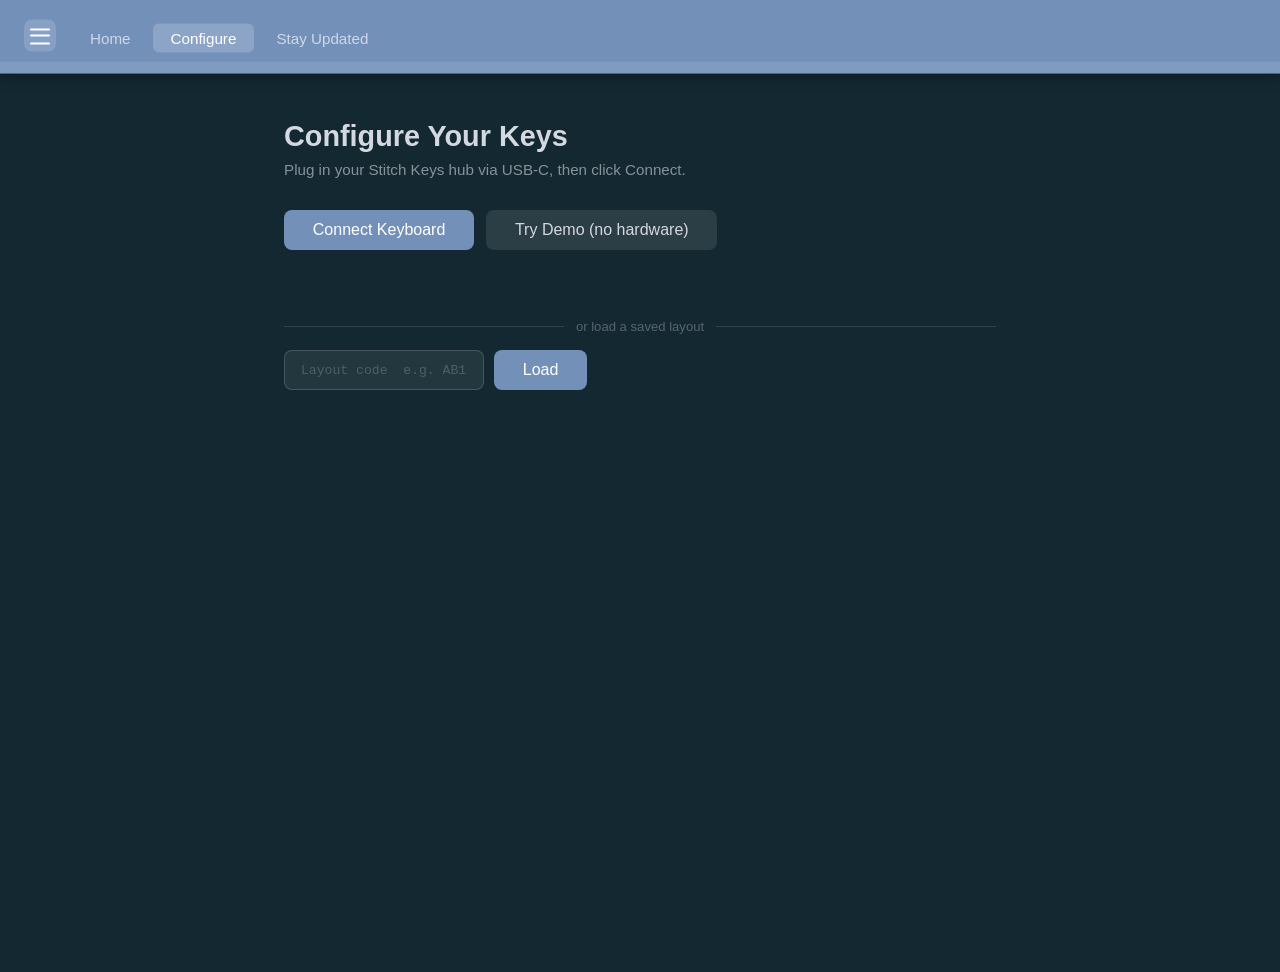
==== commit a0ddc43f: "Add PyInstaller build script for standalone exe - macro-recorder/build.ps1: one-command build (pip +" ====
--- a/configure.html
+++ b/configure.html
@@ -19,7 +19,7 @@
     <link rel="preconnect" href="https://fonts.gstatic.com" crossorigin>
     <link rel="stylesheet" href="https://fonts.googleapis.com/css2?family=Caveat:wght@400;700&family=Exo+2:wght@400;600;700&family=Rubik:wght@400;500&display=swap">
     <link rel="stylesheet" href="style.css?v=2">
-    <link rel="stylesheet" href="configure.css?v=6">
+    <link rel="stylesheet" href="configure.css?v=7">
 </head>
 <body class="page--configure">
     <div class="header-fill" aria-hidden="true"></div>
@@ -333,6 +333,6 @@
         </main>
     </div>
 
-    <script src="script.js?v=9"></script>
+    <script src="script.js?v=10"></script>
 </body>
 </html>
--- a/configure.css
+++ b/configure.css
@@ -1860,6 +1860,7 @@
     width: 142px;
     flex-shrink: 0;
     border-right: 1px solid rgba(115,144,185,0.12);
+    overflow-x: hidden;
     overflow-y: auto;
     padding: 0.5rem 0.35rem;
     display: flex;
@@ -1893,6 +1894,7 @@
 /* Canvas */
 .bb-canvas-wrap {
     flex: 1;
+    overflow-x: hidden;
     overflow-y: auto;
     padding: 0.75rem 0.6rem;
     min-width: 0;
